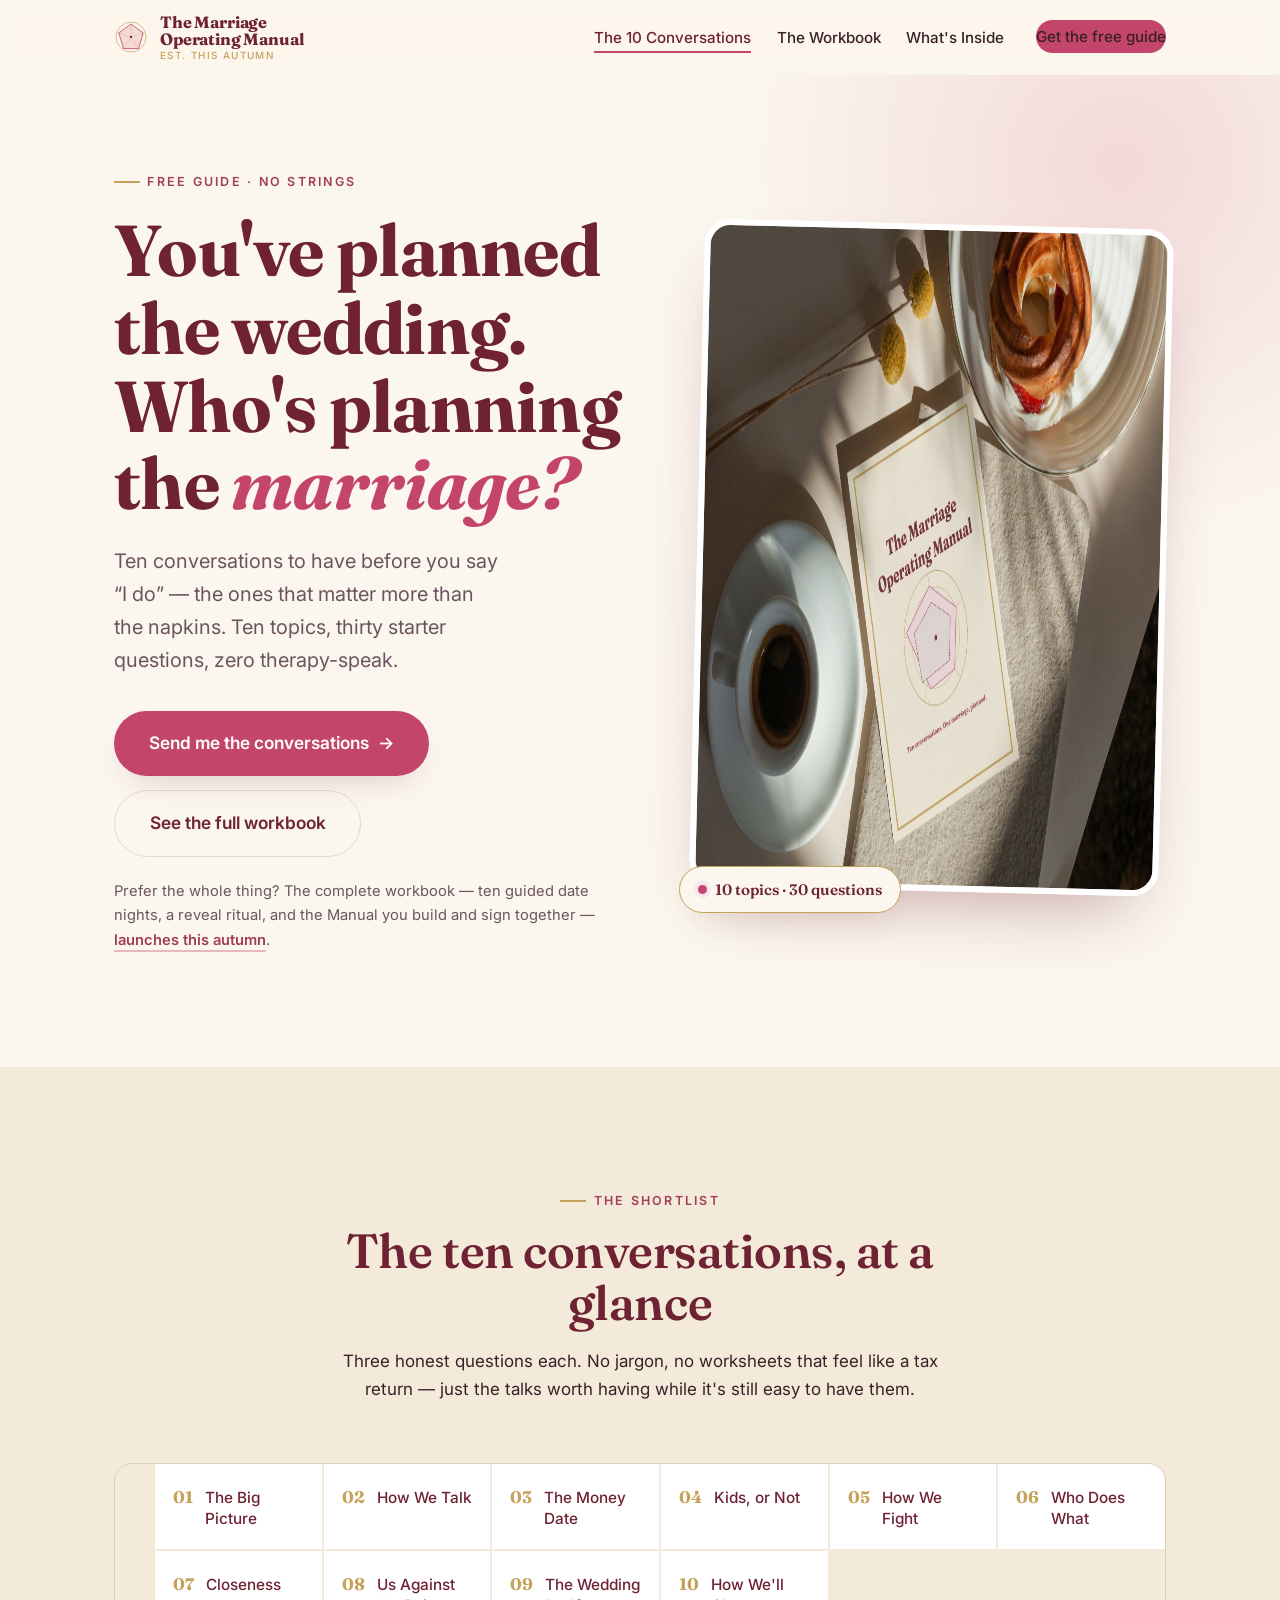
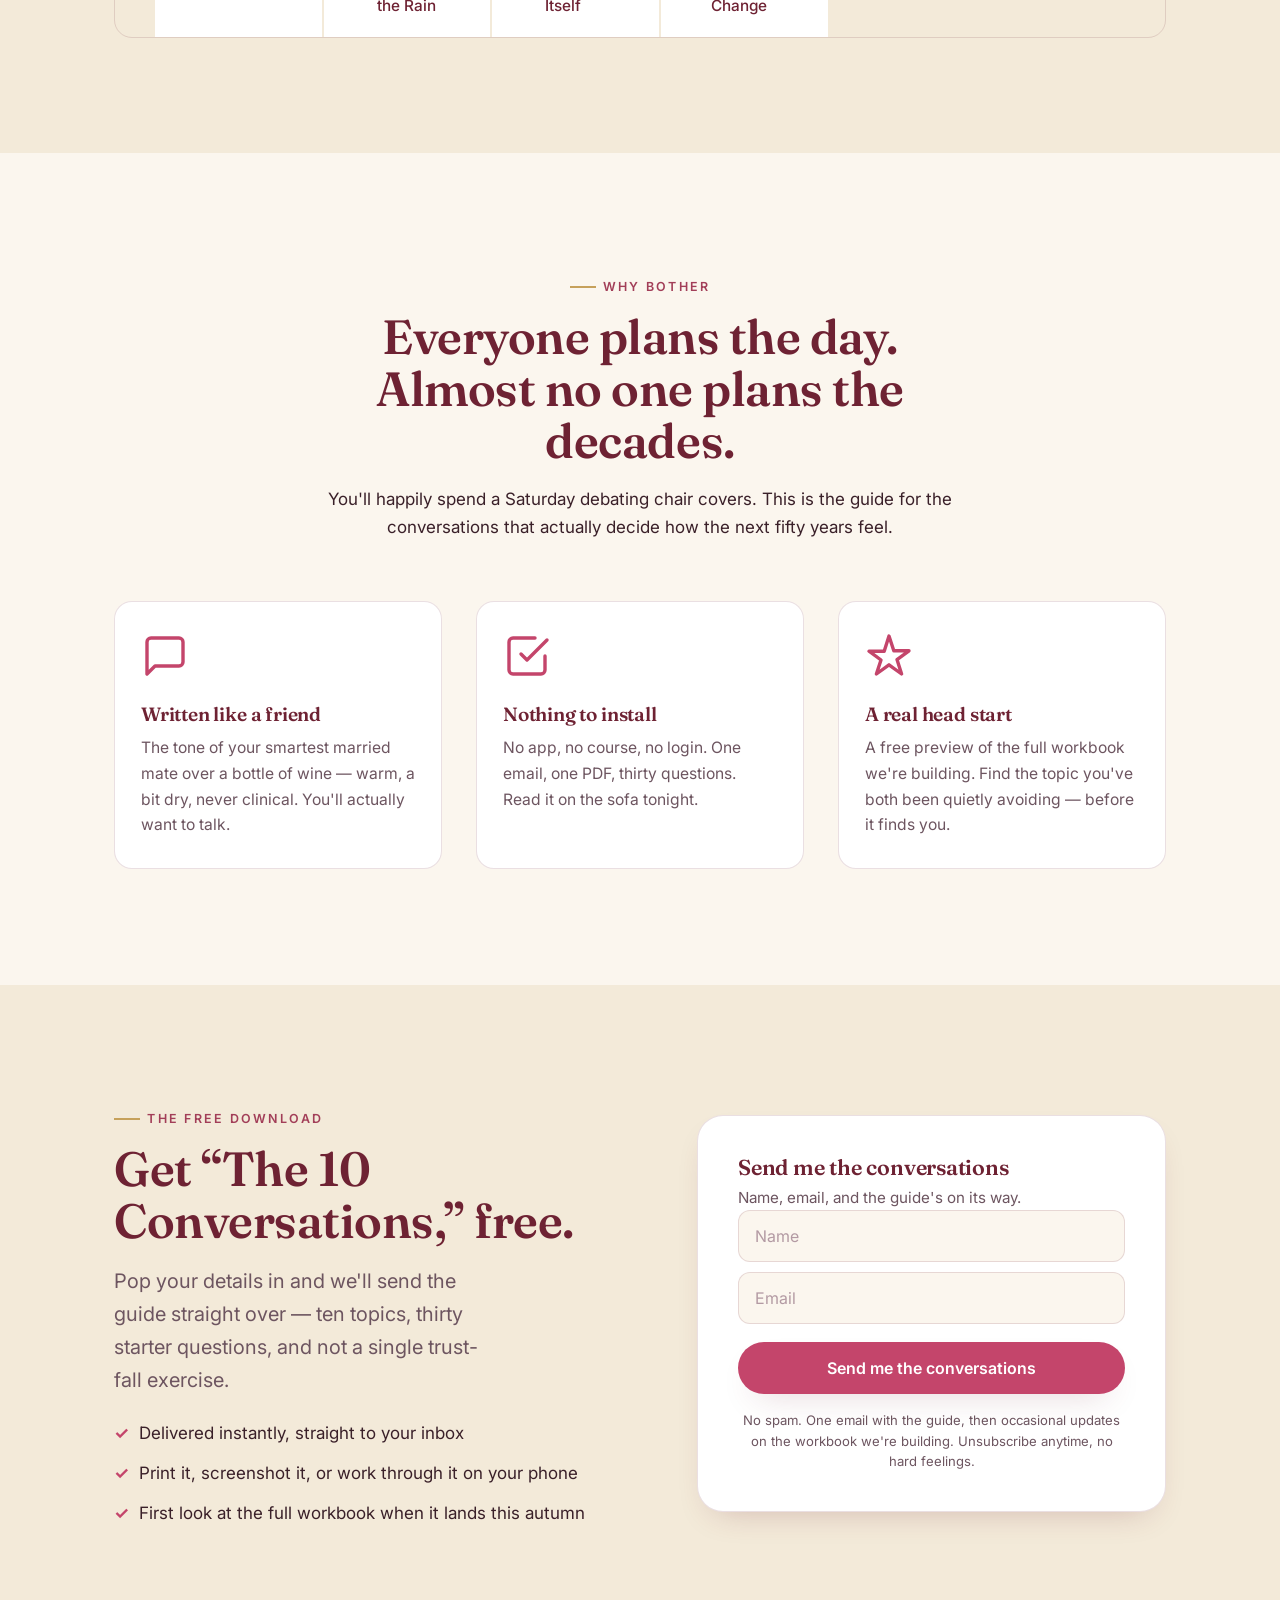
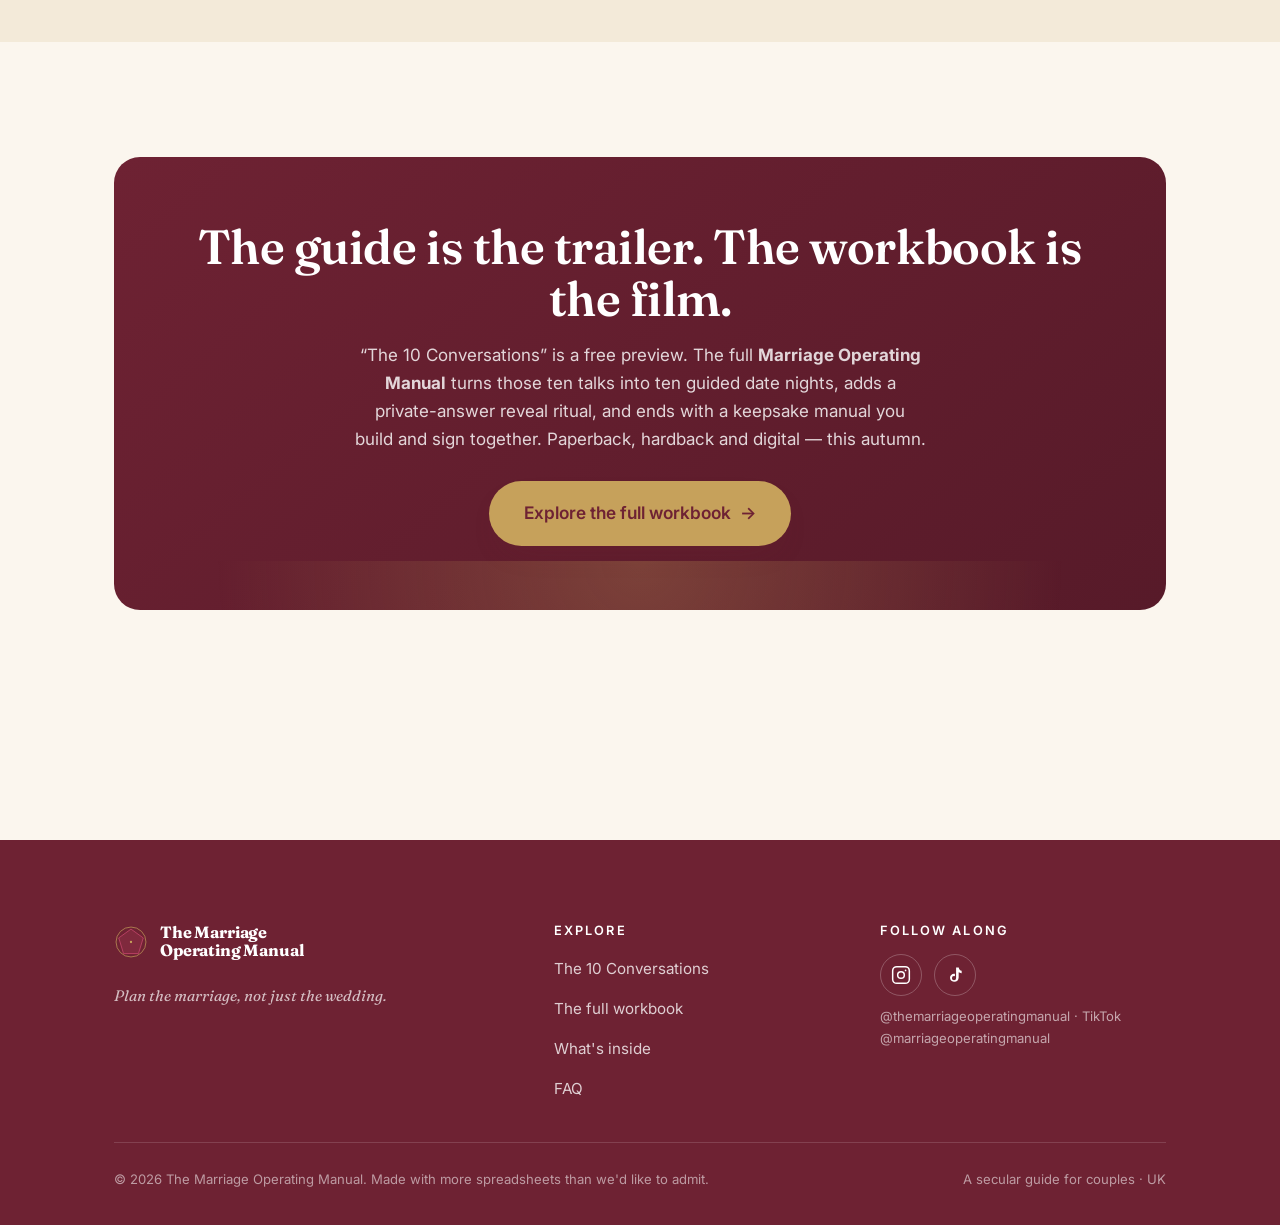
==== index.html @ 700d0873 "Initial commit — The Marriage Operating Manual website Two-page static site (index.html + book.html)" ====
<!DOCTYPE html>
<html lang="en-GB">
<head>
  <meta charset="UTF-8" />
  <meta name="viewport" content="width=device-width, initial-scale=1.0" />
  <title>The 10 Conversations — The Marriage Operating Manual</title>
  <meta name="description" content="You've planned the wedding. Who's planning the marriage? A free guide: 10 conversations to have before you get married — the ones that matter more than the napkins." />

  <!-- Open Graph -->
  <meta property="og:title" content="The 10 Conversations — free guide" />
  <meta property="og:description" content="Ten topics, thirty starter questions, zero therapy-speak. Plan the marriage, not just the wedding." />
  <meta property="og:type" content="website" />
  <meta property="og:image" content="assets/hero.jpg" />

  <!-- Fonts: Fraunces (display) + Inter (body) -->
  <link rel="preconnect" href="https://fonts.googleapis.com" />
  <link rel="preconnect" href="https://fonts.gstatic.com" crossorigin />
  <link href="https://fonts.googleapis.com/css2?family=Fraunces:ital,opsz,wght@0,9..144,400;0,9..144,600;0,9..144,700;1,9..144,400;1,9..144,600&family=Inter:ital,wght@0,400;0,500;0,600;0,700;1,400&display=swap" rel="stylesheet" />

  <link rel="stylesheet" href="styles.css" />
  <link rel="icon" href="assets/motif.png" type="image/png" />
</head>
<body>

  <!-- ============ Shared header ============ -->
  <header class="site-header">
    <nav class="wrap nav" aria-label="Primary">
      <a class="brand" href="index.html" aria-label="The Marriage Operating Manual — home">
        <!-- inline radar brand mark -->
        <svg class="brand-radar" viewBox="0 0 100 100" fill="none" aria-hidden="true">
          <circle cx="50" cy="50" r="44" stroke="#C6A15B" stroke-width="2"/>
          <g stroke="#C6A15B" stroke-width="1.2" opacity="0.6">
            <line x1="50" y1="50" x2="50" y2="6"/>
            <line x1="50" y1="50" x2="91.8" y2="36.4"/>
            <line x1="50" y1="50" x2="75.9" y2="91.2"/>
            <line x1="50" y1="50" x2="24.1" y2="91.2"/>
            <line x1="50" y1="50" x2="8.2" y2="36.4"/>
          </g>
          <polygon points="50,12 86,38 72,84 28,84 14,38" fill="#C4456B" fill-opacity="0.16" stroke="#C4456B" stroke-width="2.4"/>
          <circle cx="50" cy="50" r="3.4" fill="#6E2233"/>
        </svg>
        <span>The Marriage<br>Operating Manual
          <small>Est. this autumn</small>
        </span>
      </a>

      <button class="nav-toggle" aria-label="Menu" aria-expanded="false" aria-controls="primary-menu">
        <span></span><span></span><span></span>
      </button>

      <ul class="nav-links" id="primary-menu">
        <li><a href="index.html" aria-current="page">The 10 Conversations</a></li>
        <li><a href="book.html">The Workbook</a></li>
        <li><a href="book.html#inside">What's Inside</a></li>
        <li><a href="#get-guide" class="btn nav-cta">Get the free guide</a></li>
      </ul>
    </nav>
  </header>

  <main>
    <!-- ============ Hero ============ -->
    <section class="hero">
      <div class="hero-glow" aria-hidden="true"></div>
      <div class="wrap hero-grid">
        <div class="hero-copy">
          <span class="eyebrow reveal">Free guide · no strings</span>
          <h1 class="reveal" data-delay="1">You've planned the wedding.<br>Who's planning the <em style="font-style:italic;color:var(--rose)">marriage?</em></h1>
          <p class="lede reveal" data-delay="2">Ten conversations to have before you say “I do” — the ones that matter more than the napkins. Ten topics, thirty starter questions, zero therapy-speak.</p>
          <div class="hero-actions reveal" data-delay="3">
            <a href="#get-guide" class="btn btn--lg">Send me the conversations <span class="arrow">→</span></a>
            <a href="book.html" class="btn btn--ghost btn--lg">See the full workbook</a>
          </div>
          <p class="hero-note reveal" data-delay="4">Prefer the whole thing? The complete workbook — ten guided date nights, a reveal ritual, and the Manual you build and sign together — <a href="book.html" class="textlink">launches this autumn</a>.</p>
        </div>

        <div class="hero-visual reveal" data-delay="2">
          <img class="hero-photo" src="assets/hero.jpg"
               alt="The Marriage Operating Manual guide resting on a linen table beside a coffee and a pastry"
               width="1000" height="667" loading="eager" />
          <span class="hero-badge"><span class="dot"></span> 10 topics · 30 questions</span>
        </div>
      </div>
    </section>

    <!-- ============ The ten, at a glance ============ -->
    <section class="section section--tint" id="the-ten">
      <div class="wrap">
        <div class="section-head centered reveal">
          <span class="eyebrow centered">The shortlist</span>
          <h2>The ten conversations, at a glance</h2>
          <p>Three honest questions each. No jargon, no worksheets that feel like a tax return — just the talks worth having while it's still easy to have them.</p>
        </div>

        <ul class="ten-strip reveal" data-delay="1">
          <li><span class="n">01</span><span class="t">The Big Picture</span></li>
          <li><span class="n">02</span><span class="t">How We Talk</span></li>
          <li><span class="n">03</span><span class="t">The Money Date</span></li>
          <li><span class="n">04</span><span class="t">Kids, or Not</span></li>
          <li><span class="n">05</span><span class="t">How We Fight</span></li>
          <li><span class="n">06</span><span class="t">Who Does What</span></li>
          <li><span class="n">07</span><span class="t">Closeness</span></li>
          <li><span class="n">08</span><span class="t">Us Against the Rain</span></li>
          <li><span class="n">09</span><span class="t">The Wedding Itself</span></li>
          <li><span class="n">10</span><span class="t">How We'll Change</span></li>
        </ul>
      </div>
    </section>

    <!-- ============ Why this / value row ============ -->
    <section class="section" id="why">
      <div class="wrap">
        <div class="section-head centered reveal">
          <span class="eyebrow centered">Why bother</span>
          <h2>Everyone plans the day. Almost no one plans the decades.</h2>
          <p>You'll happily spend a Saturday debating chair covers. This is the guide for the conversations that actually decide how the next fifty years feel.</p>
        </div>

        <div class="value-row">
          <div class="value-card reveal">
            <svg class="ic" viewBox="0 0 24 24" fill="none" stroke="currentColor" stroke-width="1.7" stroke-linecap="round" stroke-linejoin="round" aria-hidden="true"><path d="M21 15a2 2 0 0 1-2 2H7l-4 4V5a2 2 0 0 1 2-2h14a2 2 0 0 1 2 2z"/></svg>
            <h3>Written like a friend</h3>
            <p>The tone of your smartest married mate over a bottle of wine — warm, a bit dry, never clinical. You'll actually want to talk.</p>
          </div>
          <div class="value-card reveal" data-delay="1">
            <svg class="ic" viewBox="0 0 24 24" fill="none" stroke="currentColor" stroke-width="1.7" stroke-linecap="round" stroke-linejoin="round" aria-hidden="true"><path d="M9 11l3 3L22 4"/><path d="M21 12v7a2 2 0 0 1-2 2H5a2 2 0 0 1-2-2V5a2 2 0 0 1 2-2h11"/></svg>
            <h3>Nothing to install</h3>
            <p>No app, no course, no login. One email, one PDF, thirty questions. Read it on the sofa tonight.</p>
          </div>
          <div class="value-card reveal" data-delay="2">
            <svg class="ic" viewBox="0 0 24 24" fill="none" stroke="currentColor" stroke-width="1.7" stroke-linecap="round" stroke-linejoin="round" aria-hidden="true"><path d="M12 2l2.4 7.4H22l-6 4.4 2.3 7.2-6.3-4.6L5.7 21 8 14 2 9.6h7.6z"/></svg>
            <h3>A real head start</h3>
            <p>A free preview of the full workbook we're building. Find the topic you've both been quietly avoiding — before it finds you.</p>
          </div>
        </div>
      </div>
    </section>

    <!-- ============ Email capture ============ -->
    <section class="section section--tint" id="get-guide">
      <div class="wrap hero-grid">
        <div class="hero-copy">
          <span class="eyebrow reveal">The free download</span>
          <h2 class="reveal" data-delay="1" style="margin-top:14px">Get “The 10 Conversations,” free.</h2>
          <p class="lede reveal" data-delay="2" style="margin-top:18px">Pop your details in and we'll send the guide straight over — ten topics, thirty starter questions, and not a single trust-fall exercise.</p>
          <ul class="reveal" data-delay="3" style="list-style:none;padding:0;margin-top:22px;display:grid;gap:12px">
            <li style="display:flex;gap:10px;align-items:flex-start"><span style="color:var(--rose);font-weight:700">✓</span> Delivered instantly, straight to your inbox</li>
            <li style="display:flex;gap:10px;align-items:flex-start"><span style="color:var(--rose);font-weight:700">✓</span> Print it, screenshot it, or work through it on your phone</li>
            <li style="display:flex;gap:10px;align-items:flex-start"><span style="color:var(--rose);font-weight:700">✓</span> First look at the full workbook when it lands this autumn</li>
          </ul>
        </div>

        <div class="reveal" data-delay="2">
          <div class="capture-card">
            <h3>Send me the conversations</h3>
            <p class="form-sub">Name, email, and the guide's on its way.</p>

            <!-- ============================================================
                 MAILERLITE EMBED — LIVE
                 "The 10 Conversations" lead-magnet form.
                 Account 2500532 · form id 192630443748623998 (mlb2-43616541).
                 MailerLite's own CSS is in the first <style> block below; the
                 brand-matching overrides are in the LAST <style> block (kept
                 last on purpose so they win over MailerLite's inline styles).
                 To swap in a different form later: replace everything between
                 the two "MAILERLITE EMBED" markers with a fresh embed snippet,
                 and leave the "BRAND OVERRIDES" <style> block in place.
                 ============================================================ -->

            <style type="text/css">@import url("https://assets.mlcdn.com/fonts.css?version=1783523");</style>
            <style type="text/css">
            /* LOADER */
            .ml-form-embedSubmitLoad { display: inline-block; width: 20px; height: 20px; }
            .g-recaptcha { transform: scale(1); -webkit-transform: scale(1); transform-origin: 0 0; -webkit-transform-origin: 0 0; }
            .sr-only { position: absolute; width: 1px; height: 1px; padding: 0; margin: -1px; overflow: hidden; clip: rect(0,0,0,0); border: 0; }
            .ml-form-embedSubmitLoad:after {
              content: " "; display: block; width: 11px; height: 11px; margin: 1px;
              border-radius: 50%; border: 4px solid #fff;
              border-color: #ffffff #ffffff #ffffff transparent;
              animation: ml-form-embedSubmitLoad 1.2s linear infinite;
            }
            @keyframes ml-form-embedSubmitLoad { 0% { transform: rotate(0deg); } 100% { transform: rotate(360deg); } }
            #mlb2-43616541.ml-form-embedContainer { box-sizing: border-box; display: table; margin: 0 auto; position: static; width: 100% !important; }
            #mlb2-43616541.ml-form-embedContainer h4,
            #mlb2-43616541.ml-form-embedContainer p,
            #mlb2-43616541.ml-form-embedContainer span,
            #mlb2-43616541.ml-form-embedContainer button { text-transform: none !important; letter-spacing: normal !important; }
            #mlb2-43616541.ml-form-embedContainer .ml-form-embedWrapper {
              background-color: #f6f6f6; border-width: 0px; border-color: transparent; border-radius: 4px;
              border-style: solid; box-sizing: border-box; display: inline-block !important; margin: 0; padding: 0; position: relative;
            }
            #mlb2-43616541.ml-form-embedContainer .ml-form-embedWrapper.embedForm { max-width: 400px; width: 100%; }
            #mlb2-43616541.ml-form-embedContainer .ml-form-align-center { text-align: center; }
            #mlb2-43616541.ml-form-embedContainer .ml-form-embedWrapper .ml-form-embedBody { padding: 20px 20px 0 20px; }
            #mlb2-43616541.ml-form-embedContainer .ml-form-embedWrapper .ml-form-embedBody .ml-form-embedContent { text-align: left; margin: 0 0 20px 0; }
            #mlb2-43616541.ml-form-embedContainer .ml-form-embedWrapper .ml-form-embedBody .ml-form-embedContent h4 {
              color: #000000; font-family: 'Open Sans', Arial, Helvetica, sans-serif; font-size: 30px; font-weight: 400; margin: 0 0 10px 0; text-align: left; word-break: break-word;
            }
            #mlb2-43616541.ml-form-embedContainer .ml-form-embedWrapper .ml-form-embedBody .ml-form-embedContent p {
              color: #000000; font-family: 'Open Sans', Arial, Helvetica, sans-serif; font-size: 14px; font-weight: 400; line-height: 20px; margin: 0 0 10px 0; text-align: left;
            }
            #mlb2-43616541.ml-form-embedContainer .ml-form-embedWrapper .ml-form-embedBody form { margin: 0; width: 100%; }
            #mlb2-43616541.ml-form-embedContainer .ml-form-embedWrapper .ml-form-embedBody .ml-form-formContent { margin: 0 0 20px 0; width: 100%; }
            #mlb2-43616541.ml-form-embedContainer .ml-form-embedWrapper .ml-form-embedBody .ml-form-fieldRow { margin: 0 0 10px 0; width: 100%; }
            #mlb2-43616541.ml-form-embedContainer .ml-form-embedWrapper .ml-form-embedBody .ml-form-fieldRow.ml-last-item { margin: 0; }
            #mlb2-43616541.ml-form-embedContainer .ml-form-embedWrapper .ml-form-embedBody .ml-form-fieldRow input {
              background-color: #ffffff !important; color: #333333 !important; border-color: #cccccc; border-radius: 4px !important; border-style: solid !important; border-width: 1px !important;
              font-family: 'Open Sans', Arial, Helvetica, sans-serif; font-size: 14px !important; height: auto; line-height: 21px !important;
              margin: 0; padding: 10px 10px !important; width: 100% !important; box-sizing: border-box !important; max-width: 100% !important;
            }
            #mlb2-43616541.ml-form-embedContainer .ml-form-embedWrapper .ml-form-embedBody .ml-form-fieldRow input::-webkit-input-placeholder { color: #333333; }
            #mlb2-43616541.ml-form-embedContainer .ml-form-embedWrapper .ml-form-embedBody .ml-form-fieldRow input::-moz-placeholder { color: #333333; }
            #mlb2-43616541.ml-form-embedContainer .ml-form-embedWrapper .ml-form-embedBody .ml-form-embedSubmit { margin: 0 0 20px 0; float: left; width: 100%; }
            #mlb2-43616541.ml-form-embedContainer .ml-form-embedWrapper .ml-form-embedBody .ml-form-embedSubmit button {
              background-color: #000000 !important; border: none !important; border-radius: 4px !important; box-shadow: none !important; color: #ffffff !important; cursor: pointer;
              font-family: 'Open Sans', Arial, Helvetica, sans-serif !important; font-size: 14px !important; font-weight: 700 !important; line-height: 21px !important;
              height: auto; padding: 10px !important; width: 100% !important; box-sizing: border-box !important;
            }
            #mlb2-43616541.ml-form-embedContainer .ml-form-embedWrapper .ml-form-embedBody .ml-form-embedSubmit button.loading { display: none; }
            #mlb2-43616541.ml-form-embedContainer .ml-form-embedWrapper .ml-form-embedBody .ml-form-embedSubmit button:hover { background-color: #333333 !important; }
            #mlb2-43616541.ml-form-embedContainer .ml-form-embedWrapper .ml-form-successBody { padding: 20px 20px 0 20px; }
            #mlb2-43616541.ml-form-embedContainer .ml-form-embedWrapper .ml-form-successBody .ml-form-successContent { text-align: left; margin: 0 0 20px 0; }
            #mlb2-43616541.ml-form-embedContainer .ml-form-embedWrapper .ml-form-successBody .ml-form-successContent h4 {
              color: #000000; font-family: 'Open Sans', Arial, Helvetica, sans-serif; font-size: 30px; font-weight: 400; margin: 0 0 10px 0; text-align: left; word-break: break-word;
            }
            #mlb2-43616541.ml-form-embedContainer .ml-form-embedWrapper .ml-form-successBody .ml-form-successContent p {
              color: #000000; font-family: 'Open Sans', Arial, Helvetica, sans-serif; font-size: 14px; font-weight: 400; line-height: 20px; margin: 0 0 10px 0; text-align: left;
            }
            .ml-error input { border-color: red!important; }
            @media only screen and (max-width: 400px){ .ml-form-embedWrapper.embedForm { width: 100%!important; } }
            </style>

            <div id="mlb2-43616541" class="ml-form-embedContainer ml-subscribe-form ml-subscribe-form-43616541">
              <div class="ml-form-align-center">
                <div class="ml-form-embedWrapper embedForm">
                  <div class="ml-form-embedBody ml-form-embedBodyDefault row-form">
                    <div class="ml-form-embedContent" style="">
                      <h4>Newsletter</h4>
                      <p>Signup for news and special offers!</p>
                    </div>
                    <form class="ml-block-form" action="https://assets.mailerlite.com/jsonp/2500532/forms/192630443748623998/subscribe" data-code="" method="post" target="_blank">
                      <div class="ml-form-formContent">
                        <div class="ml-form-fieldRow">
                          <div class="ml-field-group ml-field-name">
                            <input aria-label="name" type="text" class="form-control" data-inputmask="" name="fields[name]" placeholder="Name" autocomplete="given-name">
                          </div>
                        </div>
                        <div class="ml-form-fieldRow ml-last-item">
                          <div class="ml-field-group ml-field-email ml-validate-email ml-validate-required">
                            <input aria-label="email" aria-required="true" type="email" class="form-control" data-inputmask="" name="fields[email]" placeholder="Email" autocomplete="email">
                          </div>
                        </div>
                      </div>
                      <!-- Honeypot: a decoy field kept off-screen. Real people never
                           see or fill it; spam bots that fill every input get caught
                           and blocked by the guard in script.js. Not a MailerLite field. -->
                      <div class="ml-hp" aria-hidden="true" style="position:absolute;left:-9999px;top:auto;width:1px;height:1px;overflow:hidden;">
                        <label for="ml-hp-website">Leave this field blank</label>
                        <input type="text" id="ml-hp-website" name="ml-website" tabindex="-1" autocomplete="off">
                      </div>
                      <input type="hidden" name="ml-submit" value="1">
                      <div class="ml-form-embedSubmit">
                        <button type="submit" class="primary">Send me the conversations</button>
                        <button disabled="disabled" style="display: none;" type="button" class="loading">
                          <div class="ml-form-embedSubmitLoad"></div>
                          <span class="sr-only">Loading...</span>
                        </button>
                      </div>
                      <input type="hidden" name="anticsrf" value="true">
                    </form>
                  </div>
                  <div class="ml-form-successBody row-success" style="display: none">
                    <div class="ml-form-successContent">
                      <h4>Thank you!</h4>
                      <p>Check your inbox — the guide is on its way.</p>
                    </div>
                  </div>
                </div>
              </div>
            </div>

            <script>
              function ml_webform_success_43616541() {
                var $ = ml_jQuery || jQuery;
                $('.ml-subscribe-form-43616541 .row-success').show();
                $('.ml-subscribe-form-43616541 .row-form').hide();
              }
            </script>
            <script src="https://groot.mailerlite.com/js/w/webforms.min.js?v83147fa8ce2d95cb73ece7f28b469519" type="text/javascript"></script>
            <script>
              fetch("https://assets.mailerlite.com/jsonp/2500532/forms/192630443748623998/takel")
            </script>
            <!-- ===== /MAILERLITE EMBED ===== -->

            <!-- BRAND OVERRIDES — kept last so they beat MailerLite's inline CSS.
                 These reskin the embed to the site palette (cream fields, rose
                 button, Fraunces/Inter type) and hide MailerLite's generic
                 "Signup for news…" header, since the card above already has one. -->
            <style>
              #mlb2-43616541.ml-form-embedContainer .ml-form-embedWrapper { background-color: transparent !important; }
              #mlb2-43616541.ml-form-embedContainer .ml-form-embedWrapper .ml-form-embedBody,
              #mlb2-43616541.ml-form-embedContainer .ml-form-embedWrapper .ml-form-successBody { padding: 0 !important; }
              #mlb2-43616541 .ml-form-embedContent { display: none !important; }
              #mlb2-43616541.ml-form-embedContainer .ml-form-embedWrapper .ml-form-embedBody .ml-form-formContent { margin: 0 !important; }
              #mlb2-43616541.ml-form-embedContainer .ml-form-embedWrapper .ml-form-embedBody .ml-form-fieldRow input {
                background-color: var(--cream) !important;
                color: var(--ink) !important;
                border: 1.5px solid var(--line) !important;
                border-radius: 12px !important;
                font-family: var(--sans) !important;
                font-size: 1rem !important;
                line-height: 1.4 !important;
                padding: 0.85em 1em !important;
                transition: border-color .25s, box-shadow .25s, background .25s;
              }
              #mlb2-43616541.ml-form-embedContainer .ml-form-embedWrapper .ml-form-embedBody .ml-form-fieldRow input::-webkit-input-placeholder { color: #b39aa3 !important; }
              #mlb2-43616541.ml-form-embedContainer .ml-form-embedWrapper .ml-form-embedBody .ml-form-fieldRow input::-moz-placeholder { color: #b39aa3 !important; }
              #mlb2-43616541.ml-form-embedContainer .ml-form-embedWrapper .ml-form-embedBody .ml-form-fieldRow input:focus {
                border-color: var(--rose) !important;
                background: #fff !important;
                box-shadow: 0 0 0 4px var(--rose-tint) !important;
                outline: none !important;
              }
              #mlb2-43616541.ml-form-embedContainer .ml-form-embedWrapper .ml-form-embedBody .ml-form-embedSubmit { margin: 18px 0 0 0 !important; }
              #mlb2-43616541.ml-form-embedContainer .ml-form-embedWrapper .ml-form-embedBody .ml-form-embedSubmit button.primary {
                background-color: var(--rose) !important;
                color: #fff !important;
                border-radius: 999px !important;
                font-family: var(--sans) !important;
                font-size: 1rem !important;
                font-weight: 600 !important;
                line-height: 1.4 !important;
                padding: 0.95em 1.7em !important;
                box-shadow: var(--shadow-md) !important;
                transition: transform .35s var(--ease), box-shadow .35s var(--ease), background .3s var(--ease) !important;
              }
              #mlb2-43616541.ml-form-embedContainer .ml-form-embedWrapper .ml-form-embedBody .ml-form-embedSubmit button.primary:hover {
                background-color: var(--deep-rose) !important;
                transform: translateY(-3px);
                box-shadow: var(--shadow-lg) !important;
              }
              #mlb2-43616541 .ml-form-successContent h4 { font-family: var(--serif) !important; color: var(--wine) !important; font-size: 1.35rem !important; }
              #mlb2-43616541 .ml-form-successContent p { font-family: var(--sans) !important; color: var(--ink-muted) !important; font-size: 1rem !important; }
              #mlb2-43616541 .ml-error input { border-color: var(--deep-rose) !important; }
            </style>
            <!-- /BRAND OVERRIDES -->

            <p class="form-micro">No spam. One email with the guide, then occasional updates on the workbook we're building. Unsubscribe anytime, no hard feelings.</p>
          </div>
        </div>
      </div>
    </section>

    <!-- ============ Bridge to the book ============ -->
    <section class="section" id="workbook-teaser">
      <div class="wrap">
        <div class="launch-band reveal">
          <h2>The guide is the trailer. The workbook is the film.</h2>
          <p>“The 10 Conversations” is a free preview. The full <strong>Marriage Operating Manual</strong> turns those ten talks into ten guided date nights, adds a private-answer reveal ritual, and ends with a keepsake manual you build and sign together. Paperback, hardback and digital — this autumn.</p>
          <a href="book.html" class="btn btn--lg" style="background:var(--gold);color:var(--wine)">Explore the full workbook <span class="arrow">→</span></a>
        </div>
      </div>
    </section>
  </main>

  <!-- ============ Shared footer ============ -->
  <footer class="site-footer">
    <div class="wrap">
      <div class="footer-grid">
        <div class="footer-brand">
          <a class="brand" href="index.html">
            <svg class="brand-radar" viewBox="0 0 100 100" fill="none" aria-hidden="true">
              <circle cx="50" cy="50" r="44" stroke="#C6A15B" stroke-width="2"/>
              <polygon points="50,12 86,38 72,84 28,84 14,38" fill="#C4456B" fill-opacity="0.2" stroke="#C4456B" stroke-width="2.4"/>
              <circle cx="50" cy="50" r="3.4" fill="#C6A15B"/>
            </svg>
            <span>The Marriage<br>Operating Manual</span>
          </a>
          <p class="footer-tagline">Plan the marriage, not just the wedding.</p>
        </div>

        <div class="footer-col">
          <h4>Explore</h4>
          <ul>
            <li><a href="index.html">The 10 Conversations</a></li>
            <li><a href="book.html">The full workbook</a></li>
            <li><a href="book.html#inside">What's inside</a></li>
            <li><a href="book.html#faq">FAQ</a></li>
          </ul>
        </div>

        <div class="footer-col">
          <h4>Follow along</h4>
          <div class="social-links">
            <a href="https://instagram.com/themarriageoperatingmanual" target="_blank" rel="noopener" aria-label="Instagram">
              <svg viewBox="0 0 24 24" fill="none" stroke="currentColor" stroke-width="1.8" stroke-linecap="round" stroke-linejoin="round"><rect x="2" y="2" width="20" height="20" rx="5"/><circle cx="12" cy="12" r="4"/><circle cx="17.5" cy="6.5" r="1" fill="currentColor" stroke="none"/></svg>
            </a>
            <a href="https://tiktok.com/@marriageoperatingmanual" target="_blank" rel="noopener" aria-label="TikTok">
              <svg viewBox="0 0 24 24" fill="currentColor"><path d="M16.5 3c.3 2.1 1.6 3.7 3.5 4v2.8c-1.3.1-2.5-.3-3.6-1v6.1c0 3.2-2.6 5.6-5.7 5.3A5.3 5.3 0 0 1 6 15.1c.2-2.5 2.2-4.5 4.7-4.6.4 0 .8 0 1.2.1v2.9a2.5 2.5 0 0 0-1.2-.2 2.5 2.5 0 1 0 2.6 2.5V3z"/></svg>
            </a>
          </div>
          <p class="footer-handle">@themarriageoperatingmanual · TikTok @marriageoperatingmanual</p>
        </div>
      </div>

      <div class="footer-bottom">
        <span>© <span data-year>2026</span> The Marriage Operating Manual. Made with more spreadsheets than we'd like to admit.</span>
        <span>A secular guide for couples · UK</span>
      </div>
    </div>
  </footer>

  <script src="script.js"></script>
</body>
</html>
---- styles.css ----
/* =============================================================
   The Marriage Operating Manual — shared stylesheet
   Palette, type, layout and components for index.html + book.html
   ============================================================= */

/* ---------- Design tokens ---------- */
:root {
  /* Locked brand palette */
  --cream:      #FBF6EE;
  --cream-deep: #F3EAD9;
  --wine:       #6E2233;
  --rose:       #C4456B;
  --deep-rose:  #A23E58;
  --gold:       #C6A15B;

  /* Derived tints */
  --wine-soft:  #8A3247;
  --ink:        #3A2029;   /* readable body text on cream */
  --ink-muted:  #6d5560;
  --rose-tint:  #f7e6ec;
  --gold-tint:  #f0e4c8;
  --line:       rgba(110, 34, 51, 0.14);

  /* Type */
  --serif: "Fraunces", Georgia, "Times New Roman", serif;
  --sans:  "Inter", -apple-system, BlinkMacSystemFont, "Segoe UI", sans-serif;

  /* Rhythm */
  --maxw: 1180px;
  --gutter: clamp(20px, 5vw, 64px);
  --section-y: clamp(64px, 9vw, 132px);
  --radius: 18px;
  --radius-lg: 26px;

  /* Motion + elevation */
  --ease: cubic-bezier(0.22, 1, 0.36, 1);
  --shadow-sm: 0 2px 10px rgba(110, 34, 51, 0.06);
  --shadow-md: 0 14px 34px -18px rgba(110, 34, 51, 0.30);
  --shadow-lg: 0 34px 70px -30px rgba(110, 34, 51, 0.42);
}

/* ---------- Reset ---------- */
*, *::before, *::after { box-sizing: border-box; }
* { margin: 0; }
html { -webkit-text-size-adjust: 100%; scroll-behavior: smooth; }
@media (prefers-reduced-motion: reduce) {
  html { scroll-behavior: auto; }
}

body {
  font-family: var(--sans);
  color: var(--ink);
  background: var(--cream);
  line-height: 1.65;
  font-size: 1.0625rem;
  -webkit-font-smoothing: antialiased;
  text-rendering: optimizeLegibility;
  overflow-x: hidden;
}

img { max-width: 100%; display: block; }
a { color: var(--rose); text-decoration: none; }
a:hover { color: var(--deep-rose); }
button { font-family: inherit; cursor: pointer; }
:focus-visible { outline: 3px solid var(--rose); outline-offset: 3px; border-radius: 4px; }
::selection { background: var(--rose); color: #fff; }

/* ---------- Typographic scale ---------- */
h1, h2, h3, h4 {
  font-family: var(--serif);
  color: var(--wine);
  font-weight: 600;
  line-height: 1.08;
  letter-spacing: -0.01em;
}
h1 { font-size: clamp(2.5rem, 6.2vw, 4.5rem); font-weight: 700; }
h2 { font-size: clamp(1.9rem, 4vw, 3rem); }
h3 { font-size: clamp(1.25rem, 2vw, 1.6rem); }
p  { color: var(--ink); }

.eyebrow {
  font-family: var(--sans);
  font-weight: 600;
  font-size: 0.78rem;
  letter-spacing: 0.18em;
  text-transform: uppercase;
  color: var(--deep-rose);
  display: inline-flex;
  align-items: center;
  gap: 0.6em;
}
.eyebrow::before {
  content: "";
  width: 26px; height: 2px;
  background: var(--gold);
  display: inline-block;
}
.eyebrow.centered { justify-content: center; }

.lede { font-size: clamp(1.05rem, 1.6vw, 1.25rem); color: var(--ink-muted); }

/* ---------- Layout helpers ---------- */
.wrap { width: 100%; max-width: var(--maxw); margin-inline: auto; padding-inline: var(--gutter); }
.section { padding-block: var(--section-y); position: relative; }
.section--tint { background: var(--cream-deep); }
.section-head { max-width: 640px; margin-bottom: clamp(36px, 5vw, 60px); }
.section-head.centered { margin-inline: auto; text-align: center; }
.section-head h2 { margin-top: 14px; }
.section-head p { margin-top: 18px; }

/* ---------- Buttons ---------- */
.btn {
  --btn-bg: var(--rose);
  --btn-fg: #fff;
  display: inline-flex;
  align-items: center;
  justify-content: center;
  gap: 0.55em;
  font-family: var(--sans);
  font-weight: 600;
  font-size: 1rem;
  padding: 0.95em 1.7em;
  border: none;
  border-radius: 999px;
  background: var(--btn-bg);
  color: var(--btn-fg);
  box-shadow: var(--shadow-md);
  transition: transform .35s var(--ease), box-shadow .35s var(--ease),
              background .3s var(--ease);
  will-change: transform;
}
.btn:hover { transform: translateY(-3px); box-shadow: var(--shadow-lg); background: var(--deep-rose); color:#fff; }
.btn:active { transform: translateY(-1px); }
.btn .arrow { transition: transform .35s var(--ease); }
.btn:hover .arrow { transform: translateX(4px); }

.btn--ghost {
  --btn-bg: transparent;
  --btn-fg: var(--wine);
  box-shadow: none;
  border: 1.5px solid var(--line);
}
.btn--ghost:hover { background: var(--wine); color: #fff; border-color: var(--wine); }

.btn--disabled,
.btn[disabled] {
  --btn-bg: var(--gold-tint);
  --btn-fg: var(--wine);
  cursor: not-allowed;
  box-shadow: none;
  border: 1.5px dashed var(--gold);
  opacity: 1;
}
.btn--disabled:hover,
.btn[disabled]:hover { transform: none; box-shadow: none; background: var(--gold-tint); color: var(--wine); }

.btn--lg { font-size: 1.08rem; padding: 1.05em 2em; }

.textlink {
  color: var(--deep-rose);
  font-weight: 600;
  border-bottom: 2px solid rgba(196, 69, 107, 0.35);
  padding-bottom: 1px;
  transition: border-color .3s, color .3s;
}
.textlink:hover { border-color: var(--rose); color: var(--rose); }

/* ---------- Header / nav ---------- */
.site-header {
  position: sticky;
  top: 0;
  z-index: 100;
  background: rgba(251, 246, 238, 0.72);
  backdrop-filter: saturate(140%) blur(14px);
  -webkit-backdrop-filter: saturate(140%) blur(14px);
  border-bottom: 1px solid transparent;
  transition: border-color .4s, background .4s, box-shadow .4s;
}
.site-header.scrolled {
  border-bottom-color: var(--line);
  box-shadow: 0 6px 24px -20px rgba(110,34,51,.5);
}
.nav {
  display: flex;
  align-items: center;
  justify-content: space-between;
  gap: 20px;
  height: 74px;
}
.brand {
  display: inline-flex;
  align-items: center;
  gap: 12px;
  font-family: var(--serif);
  font-weight: 700;
  color: var(--wine);
  font-size: 1.02rem;
  line-height: 1.05;
  letter-spacing: -0.01em;
}
.brand:hover { color: var(--wine); }
.brand .brand-radar { width: 34px; height: 34px; flex: none; }
.brand small { display:block; font-family: var(--sans); font-weight:500; font-size:.62rem; letter-spacing:.14em; text-transform:uppercase; color: var(--gold); margin-top:2px; }

.nav-links {
  display: flex;
  align-items: center;
  gap: clamp(14px, 2vw, 30px);
  list-style: none;
  padding: 0;
}
.nav-links a {
  color: var(--ink);
  font-weight: 500;
  font-size: 0.95rem;
  position: relative;
  padding: 4px 0;
}
.nav-links a::after {
  content: "";
  position: absolute;
  left: 0; bottom: -2px;
  width: 0; height: 2px;
  background: var(--rose);
  transition: width .3s var(--ease);
}
.nav-links a:hover { color: var(--wine); }
.nav-links a:hover::after,
.nav-links a[aria-current="page"]::after { width: 100%; }
.nav-links a[aria-current="page"] { color: var(--wine); }
.nav-cta { margin-left: 6px; }

.nav-toggle { display: none; }

@media (max-width: 780px) {
  .nav { height: 64px; }
  .nav-toggle {
    display: inline-flex;
    flex-direction: column;
    gap: 5px;
    background: none; border: none;
    padding: 8px;
  }
  .nav-toggle span { width: 24px; height: 2px; background: var(--wine); border-radius: 2px; transition: transform .3s, opacity .3s; }
  .nav-toggle[aria-expanded="true"] span:nth-child(1) { transform: translateY(7px) rotate(45deg); }
  .nav-toggle[aria-expanded="true"] span:nth-child(2) { opacity: 0; }
  .nav-toggle[aria-expanded="true"] span:nth-child(3) { transform: translateY(-7px) rotate(-45deg); }

  .nav-links {
    position: absolute;
    top: 100%; left: 0; right: 0;
    flex-direction: column;
    align-items: stretch;
    gap: 0;
    background: var(--cream);
    border-bottom: 1px solid var(--line);
    padding: 8px var(--gutter) 20px;
    box-shadow: var(--shadow-md);
    clip-path: inset(0 0 100% 0);
    transition: clip-path .4s var(--ease);
    pointer-events: none;
  }
  .nav-links.open { clip-path: inset(0 0 0 0); pointer-events: auto; }
  .nav-links a { padding: 14px 0; border-bottom: 1px solid var(--line); font-size: 1.05rem; }
  .nav-links a::after { display: none; }
  .nav-links li:last-child { padding-top: 14px; }
  .nav-cta { margin: 0; width: 100%; }
}

/* ---------- Scroll reveal ---------- */
.reveal {
  opacity: 0;
  transform: translateY(26px);
  transition: opacity .8s var(--ease), transform .8s var(--ease);
  will-change: opacity, transform;
}
.reveal.in { opacity: 1; transform: none; }
.reveal[data-delay="1"] { transition-delay: .09s; }
.reveal[data-delay="2"] { transition-delay: .18s; }
.reveal[data-delay="3"] { transition-delay: .27s; }
.reveal[data-delay="4"] { transition-delay: .36s; }
.reveal[data-delay="5"] { transition-delay: .45s; }
@media (prefers-reduced-motion: reduce) {
  .reveal { opacity: 1; transform: none; transition: none; }
}

/* =============================================================
   HERO — shared shell, page-specific tweaks below
   ============================================================= */
.hero { position: relative; padding-top: clamp(46px, 7vw, 88px); padding-bottom: var(--section-y); overflow: hidden; }
.hero-glow {
  position: absolute;
  inset: -20% -10% auto auto;
  width: 60vw; height: 60vw; max-width: 720px; max-height: 720px;
  background: radial-gradient(circle at 60% 40%, rgba(196,69,107,.16), transparent 62%);
  pointer-events: none; z-index: 0;
}
.hero-grid {
  position: relative;
  z-index: 1;
  display: grid;
  grid-template-columns: 1.05fr 0.95fr;
  gap: clamp(32px, 5vw, 72px);
  align-items: center;
}
.hero-copy h1 { margin-top: 20px; }
.hero-copy .lede { margin-top: 22px; max-width: 30ch; }
.hero-actions { margin-top: 34px; display: flex; flex-wrap: wrap; gap: 14px; align-items: center; }
.hero-note { margin-top: 22px; font-size: .92rem; color: var(--ink-muted); }
.hero-note a { font-weight: 600; }

/* Landing hero image (lifestyle mockup) */
.hero-visual { position: relative; }
.hero-photo {
  border-radius: var(--radius-lg);
  box-shadow: var(--shadow-lg);
  transform: rotate(1.4deg);
  transition: transform .6s var(--ease);
  border: 6px solid #fff;
}
.hero-visual:hover .hero-photo { transform: rotate(0deg) scale(1.01); }
.hero-badge {
  position: absolute;
  bottom: -22px; left: -18px;
  background: var(--cream);
  border: 1.5px solid var(--gold);
  border-radius: 999px;
  padding: 10px 18px;
  font-family: var(--serif);
  font-weight: 600;
  color: var(--wine);
  font-size: .95rem;
  box-shadow: var(--shadow-md);
  display: inline-flex; align-items: center; gap: 8px;
}
.hero-badge .dot { width: 9px; height: 9px; border-radius: 50%; background: var(--rose); box-shadow: 0 0 0 4px var(--rose-tint); }

@media (max-width: 860px) {
  .hero-grid { grid-template-columns: 1fr; gap: 48px; }
  .hero-copy { text-align: center; }
  .hero-copy .lede { margin-inline: auto; }
  .hero-actions { justify-content: center; }
  .hero-visual { max-width: 460px; margin-inline: auto; }
  .eyebrow { justify-content: center; }
}

/* =============================================================
   PAGE 1 — email capture
   ============================================================= */
.capture-card {
  background: #fff;
  border: 1px solid var(--line);
  border-radius: var(--radius-lg);
  padding: clamp(26px, 4vw, 40px);
  box-shadow: var(--shadow-md);
  transition: transform .4s var(--ease), box-shadow .4s var(--ease);
}
.capture-card:hover { transform: translateY(-4px); box-shadow: var(--shadow-lg); }
.capture-card h3 { font-size: 1.35rem; }
.capture-card .form-sub { margin-top: 6px; color: var(--ink-muted); font-size: .95rem; }

.form-row { display: flex; flex-direction: column; gap: 6px; margin-top: 18px; }
.form-row label { font-weight: 600; font-size: .82rem; letter-spacing: .04em; color: var(--wine); text-transform: uppercase; }
.form-row input {
  font-family: var(--sans);
  font-size: 1rem;
  padding: 0.85em 1em;
  border: 1.5px solid var(--line);
  border-radius: 12px;
  background: var(--cream);
  color: var(--ink);
  transition: border-color .25s, box-shadow .25s, background .25s;
}
.form-row input::placeholder { color: #b39aa3; }
.form-row input:focus {
  outline: none;
  border-color: var(--rose);
  background: #fff;
  box-shadow: 0 0 0 4px var(--rose-tint);
}
.capture-card .btn { width: 100%; margin-top: 22px; }
.form-micro { margin-top: 16px; font-size: .82rem; color: var(--ink-muted); line-height: 1.55; text-align: center; }

/* The commented MailerLite placeholder made visible as a styled slot */
.embed-slot {
  border: 2px dashed var(--gold);
  border-radius: 14px;
  background: var(--gold-tint);
  padding: 20px;
  text-align: center;
  color: var(--wine);
  font-size: .88rem;
}
.embed-slot strong { display:block; font-family: var(--serif); font-size: 1rem; margin-bottom: 4px; }

/* "The ten, in one line" strip */
.ten-strip { display: grid; grid-template-columns: repeat(auto-fit, minmax(150px, 1fr)); gap: 2px; border-radius: var(--radius); overflow: hidden; border: 1px solid var(--line); }
.ten-strip li {
  list-style: none;
  background: #fff;
  padding: 20px 18px;
  display: flex;
  gap: 12px;
  align-items: baseline;
  transition: background .3s;
}
.ten-strip li:hover { background: var(--rose-tint); }
.ten-strip .n { font-family: var(--serif); font-weight: 700; color: var(--gold); font-size: 1.05rem; }
.ten-strip .t { font-weight: 500; color: var(--wine); font-size: .96rem; line-height: 1.35; }

/* "Not therapy-speak" three-up value row */
.value-row { display: grid; grid-template-columns: repeat(3, 1fr); gap: clamp(18px, 3vw, 34px); }
.value-card {
  background: #fff;
  border: 1px solid var(--line);
  border-radius: var(--radius);
  padding: 30px 26px;
  transition: transform .4s var(--ease), box-shadow .4s var(--ease), border-color .4s;
}
.value-card:hover { transform: translateY(-6px); box-shadow: var(--shadow-md); border-color: var(--gold); }
.value-card .ic { width: 48px; height: 48px; margin-bottom: 16px; color: var(--rose); }
.value-card h3 { font-size: 1.2rem; }
.value-card p { margin-top: 10px; color: var(--ink-muted); font-size: .98rem; }
@media (max-width: 720px) { .value-row { grid-template-columns: 1fr; } }

/* =============================================================
   PAGE 2 — full book page
   ============================================================= */
/* Book hero cover */
.cover-visual { perspective: 1600px; display: flex; justify-content: center; }
.cover-shell {
  position: relative;
  transform: rotateY(-14deg) rotateX(3deg);
  transition: transform .7s var(--ease);
  transform-style: preserve-3d;
}
.cover-visual:hover .cover-shell { transform: rotateY(-6deg) rotateX(1deg); }
.cover-img {
  border-radius: 6px 12px 12px 6px;
  box-shadow:
    -14px 0 0 -2px #e7d9be,           /* page block hint */
    var(--shadow-lg);
  border-left: 3px solid var(--gold);
}
.cover-shell::after { /* soft floor shadow */
  content:"";
  position: absolute;
  left: 8%; right: -6%; bottom: -6%;
  height: 42px;
  background: radial-gradient(ellipse at center, rgba(110,34,51,.28), transparent 70%);
  filter: blur(6px);
  transform: rotateX(60deg);
  z-index: -1;
}
.price-pills { display:flex; flex-wrap:wrap; gap:10px; margin-top: 26px; }
.price-pill {
  background: #fff; border:1px solid var(--line); border-radius: 999px;
  padding: 8px 15px; font-size: .9rem; color: var(--wine); font-weight:500;
  display:inline-flex; gap:8px; align-items:center;
}
.price-pill b { font-weight: 700; }
.price-pill .was { text-decoration: line-through; color: var(--ink-muted); font-weight: 400; margin-left: 4px; }

/* What's inside — the ten cards */
.dates-grid { display: grid; grid-template-columns: repeat(2, 1fr); gap: 16px; }
.date-card {
  display: flex;
  gap: 18px;
  background: #fff;
  border: 1px solid var(--line);
  border-radius: var(--radius);
  padding: 22px 24px;
  align-items: flex-start;
  transition: transform .4s var(--ease), box-shadow .4s var(--ease), border-color .4s;
  position: relative;
  overflow: hidden;
}
.date-card::before {
  content:"";
  position:absolute; left:0; top:0; bottom:0; width:4px;
  background: linear-gradient(var(--rose), var(--gold));
  transform: scaleY(0); transform-origin: top;
  transition: transform .45s var(--ease);
}
.date-card:hover { transform: translateY(-5px); box-shadow: var(--shadow-md); border-color: transparent; }
.date-card:hover::before { transform: scaleY(1); }
.date-num {
  flex: none;
  width: 46px; height: 46px;
  border-radius: 12px;
  background: var(--rose-tint);
  color: var(--deep-rose);
  font-family: var(--serif);
  font-weight: 700;
  font-size: 1.2rem;
  display: grid; place-items: center;
  transition: background .35s, color .35s;
}
.date-card:hover .date-num { background: var(--rose); color: #fff; }
.date-card h3 { font-size: 1.12rem; }
.date-card p { margin-top: 4px; color: var(--ink-muted); font-size: .95rem; line-height: 1.5; }

.date-card--capstone {
  grid-column: 1 / -1;
  background: linear-gradient(120deg, var(--wine), var(--deep-rose));
  border: none;
}
.date-card--capstone h3, .date-card--capstone p { color: #fff; }
.date-card--capstone p { color: rgba(255,255,255,.85); }
.date-card--capstone .date-num { background: rgba(255,255,255,.16); color: #fff; }
.date-card--capstone::before { display:none; }
.date-card--capstone:hover { transform: translateY(-5px); box-shadow: var(--shadow-lg); }
.capstone-tag { font-size:.7rem; letter-spacing:.16em; text-transform:uppercase; color: var(--gold); font-weight:700; margin-bottom: 4px; display:block; }
.date-card--capstone .capstone-tag { color: var(--gold); }

@media (max-width: 760px) { .dates-grid { grid-template-columns: 1fr; } }

/* Compass mechanic */
.compass { display: grid; grid-template-columns: 1fr 1fr; gap: clamp(30px, 5vw, 64px); align-items: center; }
.compass-steps { list-style: none; padding: 0; margin-top: 26px; display: grid; gap: 20px; }
.compass-steps li { display: flex; gap: 16px; }
.compass-steps .step-n {
  flex: none; width: 34px; height: 34px; border-radius: 50%;
  border: 2px solid var(--gold); color: var(--wine);
  font-family: var(--serif); font-weight: 700; font-size: .95rem;
  display: grid; place-items: center;
}
.compass-steps h3 { font-size: 1.05rem; }
.compass-steps p { color: var(--ink-muted); font-size: .95rem; margin-top: 2px; }

.compass-viz {
  background: #fff; border: 1px solid var(--line);
  border-radius: var(--radius-lg); padding: clamp(22px, 3vw, 36px);
  box-shadow: var(--shadow-md);
  text-align: center;
}
.compass-viz svg { width: 100%; max-width: 340px; height: auto; margin-inline: auto; }
.dials { display: flex; justify-content: center; gap: 34px; margin-top: 22px; }
.dial { text-align: center; }
.dial svg { width: 92px; height: 92px; }
.dial .dial-label { font-family: var(--serif); color: var(--wine); font-weight: 600; margin-top: 6px; font-size: 1rem; }
.dial .dial-sub { font-size: .78rem; color: var(--ink-muted); }
@media (max-width: 820px) { .compass { grid-template-columns: 1fr; } }

/* Buy / launch band */
.launch-band {
  background: linear-gradient(140deg, var(--wine) 0%, #571a29 100%);
  color: #fff;
  border-radius: var(--radius-lg);
  padding: clamp(34px, 5vw, 64px);
  text-align: center;
  position: relative;
  overflow: hidden;
}
.launch-band::after {
  content:""; position:absolute; inset:auto -10% -60% -10%; height: 320px;
  background: radial-gradient(circle at 50% 0, rgba(198,161,91,.28), transparent 60%);
  pointer-events:none;
}
.launch-band h2 { color: #fff; position: relative; }
.launch-band p { color: rgba(255,255,255,.82); max-width: 52ch; margin: 16px auto 0; position: relative; }
.launch-band .btn { margin-top: 28px; position: relative; }
.launch-price { display:flex; justify-content:center; gap:26px; flex-wrap:wrap; margin-top: 30px; position: relative; }
.launch-price .lp { text-align:center; }
.launch-price .lp .amt { font-family: var(--serif); font-size: 1.6rem; font-weight: 700; color:#fff; display:block; }
.launch-price .lp .amt .was { font-size: 1rem; text-decoration: line-through; color: rgba(255,255,255,.55); font-weight:400; margin-left:6px; }
.launch-price .lp small { color: var(--gold); letter-spacing: .08em; text-transform: uppercase; font-size:.72rem; font-weight:600; }

/* Testimonials */
.tcarousel { position: relative; }
.ttrack {
  display: flex;
  gap: 20px;
  overflow-x: auto;
  scroll-snap-type: x mandatory;
  padding: 6px 2px 22px;
  scrollbar-width: none;
  -webkit-overflow-scrolling: touch;
}
.ttrack::-webkit-scrollbar { display: none; }
.tcard {
  scroll-snap-align: start;
  flex: 0 0 min(380px, 82vw);
  background: #fff;
  border: 1px solid var(--line);
  border-radius: var(--radius);
  padding: 30px 28px;
  display: flex; flex-direction: column;
  transition: transform .4s var(--ease), box-shadow .4s var(--ease);
}
.tcard:hover { transform: translateY(-5px); box-shadow: var(--shadow-md); }
.tcard .quote-mark { font-family: var(--serif); font-size: 3rem; line-height: .6; color: var(--gold); height: 26px; }
.tcard blockquote { font-family: var(--serif); font-size: 1.15rem; color: var(--wine); line-height: 1.5; margin-top: 8px; }
.tcard .stars { color: var(--gold); letter-spacing: 2px; margin-top: 16px; font-size: .95rem; }
.tcard cite { margin-top: 12px; font-style: normal; font-weight: 600; color: var(--ink); font-size: .92rem; }
.tcard cite span { display:block; font-weight: 400; color: var(--ink-muted); font-size: .82rem; }
.placeholder-note {
  margin-top: 20px; text-align: center; font-size: .85rem; color: var(--ink-muted);
  display:flex; align-items:center; justify-content:center; gap:8px;
}
.placeholder-note .pin { color: var(--gold); }
.tnav { display: flex; gap: 10px; justify-content: center; margin-top: 18px; }
.tnav button {
  width: 44px; height: 44px; border-radius: 50%;
  border: 1.5px solid var(--line); background: #fff; color: var(--wine);
  display: grid; place-items: center;
  transition: background .3s, color .3s, transform .3s, border-color .3s;
}
.tnav button:hover { background: var(--wine); color: #fff; border-color: var(--wine); transform: translateY(-2px); }

/* FAQ accordion */
.faq { max-width: 780px; margin-inline: auto; }
.faq-item { border-bottom: 1px solid var(--line); }
.faq-item:first-child { border-top: 1px solid var(--line); }
.faq-q {
  width: 100%; text-align: left; background: none; border: none;
  padding: 24px 44px 24px 4px;
  font-family: var(--serif); font-size: clamp(1.05rem, 1.6vw, 1.25rem); font-weight: 600; color: var(--wine);
  position: relative; line-height: 1.3;
}
.faq-q .plus {
  position: absolute; right: 6px; top: 50%; transform: translateY(-50%);
  width: 26px; height: 26px; flex:none;
}
.faq-q .plus::before, .faq-q .plus::after {
  content:""; position: absolute; background: var(--rose); border-radius: 2px;
  transition: transform .35s var(--ease), opacity .35s;
}
.faq-q .plus::before { left: 0; right: 0; top: 12px; height: 2px; }
.faq-q .plus::after  { top: 0; bottom: 0; left: 12px; width: 2px; }
.faq-item.open .faq-q .plus::after { transform: rotate(90deg); opacity: 0; }
.faq-a { overflow: hidden; max-height: 0; transition: max-height .4s var(--ease); }
.faq-a-inner { padding: 0 44px 24px 4px; color: var(--ink-muted); }
.faq-item.open .faq-q { color: var(--rose); }

/* =============================================================
   Footer (shared)
   ============================================================= */
.site-footer {
  background: var(--wine);
  color: rgba(255,255,255,.82);
  padding-block: clamp(48px, 7vw, 84px) 34px;
  margin-top: var(--section-y);
}
.footer-grid {
  display: grid;
  grid-template-columns: 1.4fr 1fr 1fr;
  gap: 40px;
  padding-bottom: 40px;
  border-bottom: 1px solid rgba(255,255,255,.14);
}
.footer-brand .brand { color: #fff; }
.footer-brand .brand small { color: var(--gold); }
.footer-brand p { color: rgba(255,255,255,.7); margin-top: 16px; max-width: 34ch; font-size: .95rem; }
.footer-tagline { font-family: var(--serif); font-style: italic; color: var(--gold); margin-top: 16px; font-size: 1.05rem; }
.footer-col h4 { color: #fff; font-family: var(--sans); font-size: .8rem; letter-spacing: .16em; text-transform: uppercase; margin-bottom: 16px; }
.footer-col ul { list-style: none; padding: 0; display: grid; gap: 12px; }
.footer-col a { color: rgba(255,255,255,.78); font-size: .95rem; }
.footer-col a:hover { color: #fff; }
.social-links { display: flex; gap: 12px; margin-top: 4px; }
.social-links a {
  width: 42px; height: 42px; border-radius: 50%;
  border: 1px solid rgba(255,255,255,.24);
  display: grid; place-items: center; color: #fff;
  transition: background .3s, transform .3s, border-color .3s;
}
.social-links a:hover { background: var(--rose); border-color: var(--rose); transform: translateY(-3px); }
.social-links svg { width: 20px; height: 20px; }
.footer-handle { font-size: .82rem; color: rgba(255,255,255,.6); margin-top: 10px; }
.footer-bottom {
  display: flex; justify-content: space-between; flex-wrap: wrap; gap: 12px;
  padding-top: 26px; font-size: .82rem; color: rgba(255,255,255,.55);
}
.footer-bottom a { color: rgba(255,255,255,.7); }

@media (max-width: 720px) {
  .footer-grid { grid-template-columns: 1fr; gap: 32px; }
}

/* Radar draw-on animation (used in hero + brand mark) */
.radar-draw path, .radar-draw circle, .radar-draw line, .radar-draw polygon {
  stroke-dasharray: var(--len, 400);
  stroke-dashoffset: var(--len, 400);
  transition: stroke-dashoffset 1.6s var(--ease);
}
.radar-draw.in path, .radar-draw.in circle, .radar-draw.in line, .radar-draw.in polygon {
  stroke-dashoffset: 0;
}
.radar-draw polygon.fill { transition: stroke-dashoffset 1.6s var(--ease), fill-opacity 1s ease .8s; fill-opacity: 0; }
.radar-draw.in polygon.fill { fill-opacity: 0.16; }
@media (prefers-reduced-motion: reduce) {
  .radar-draw path, .radar-draw circle, .radar-draw line, .radar-draw polygon { stroke-dashoffset: 0; }
  .radar-draw polygon.fill { fill-opacity: 0.16; }
}
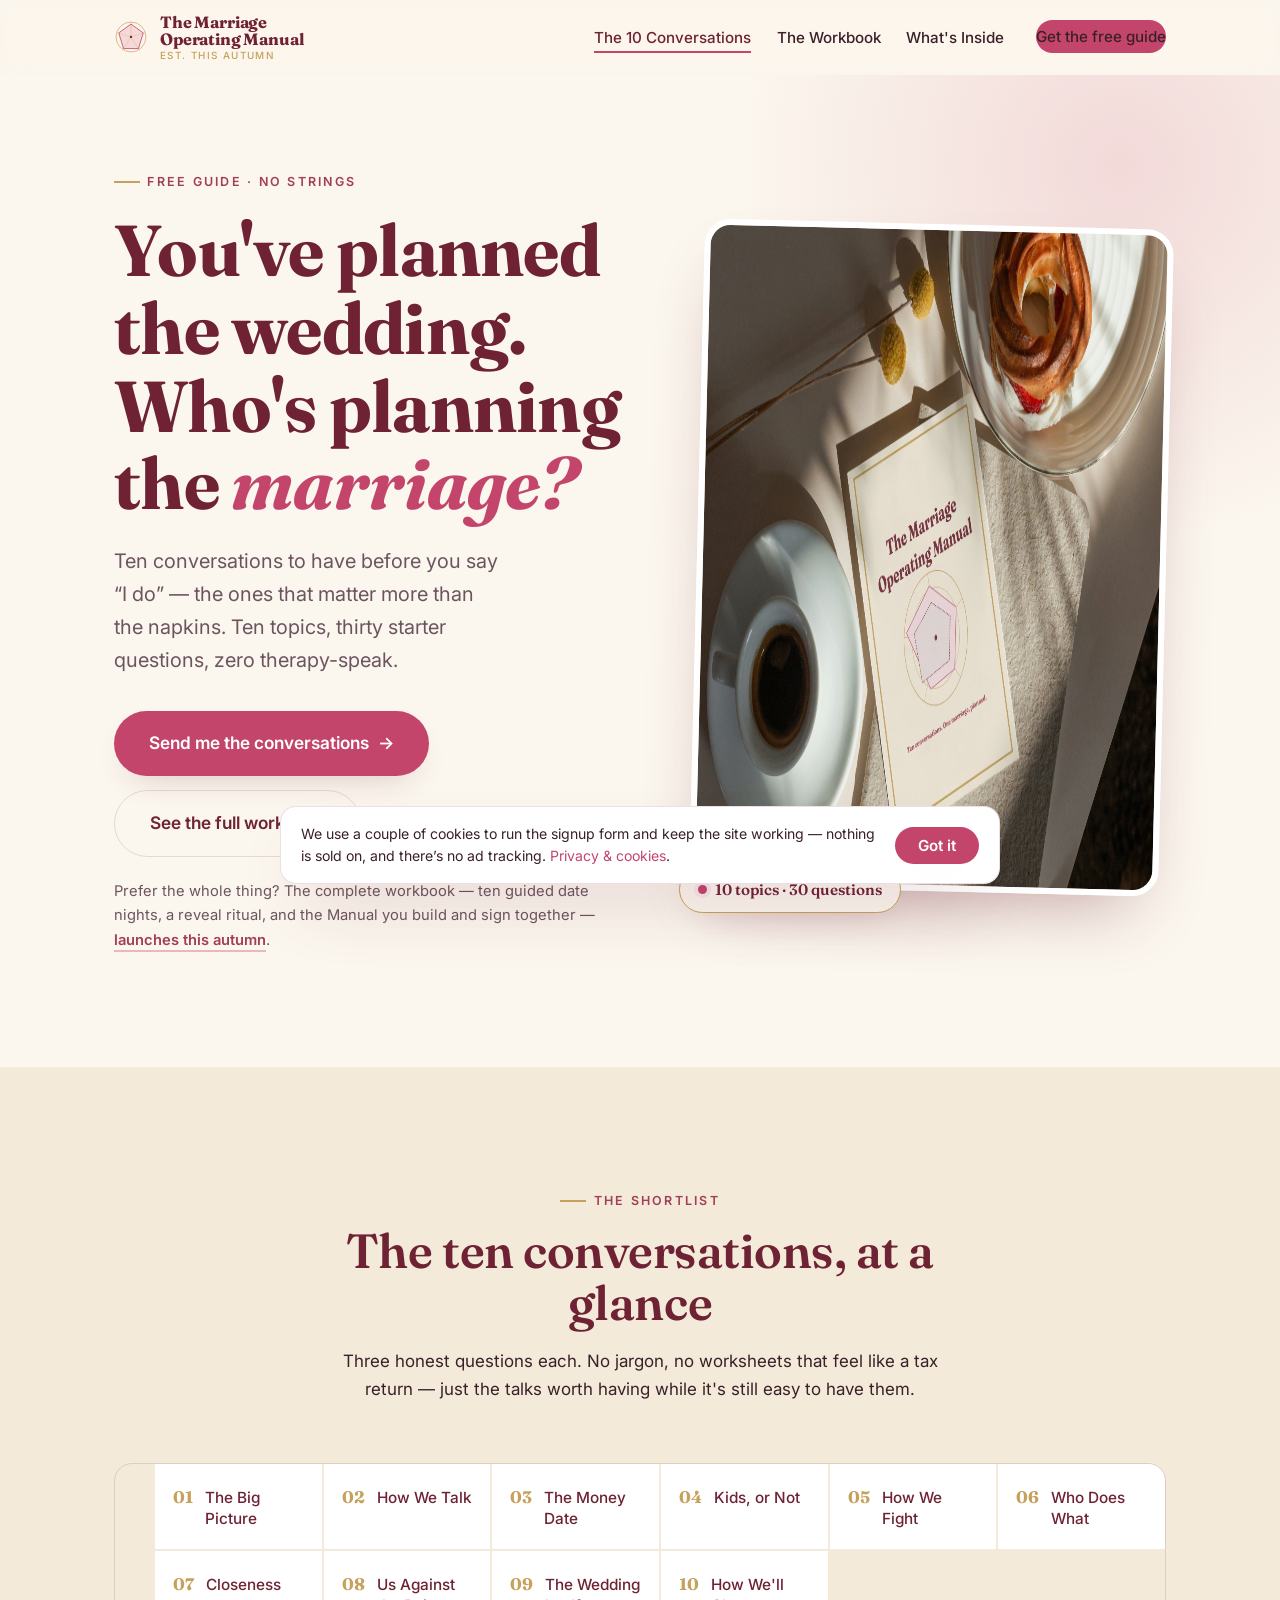
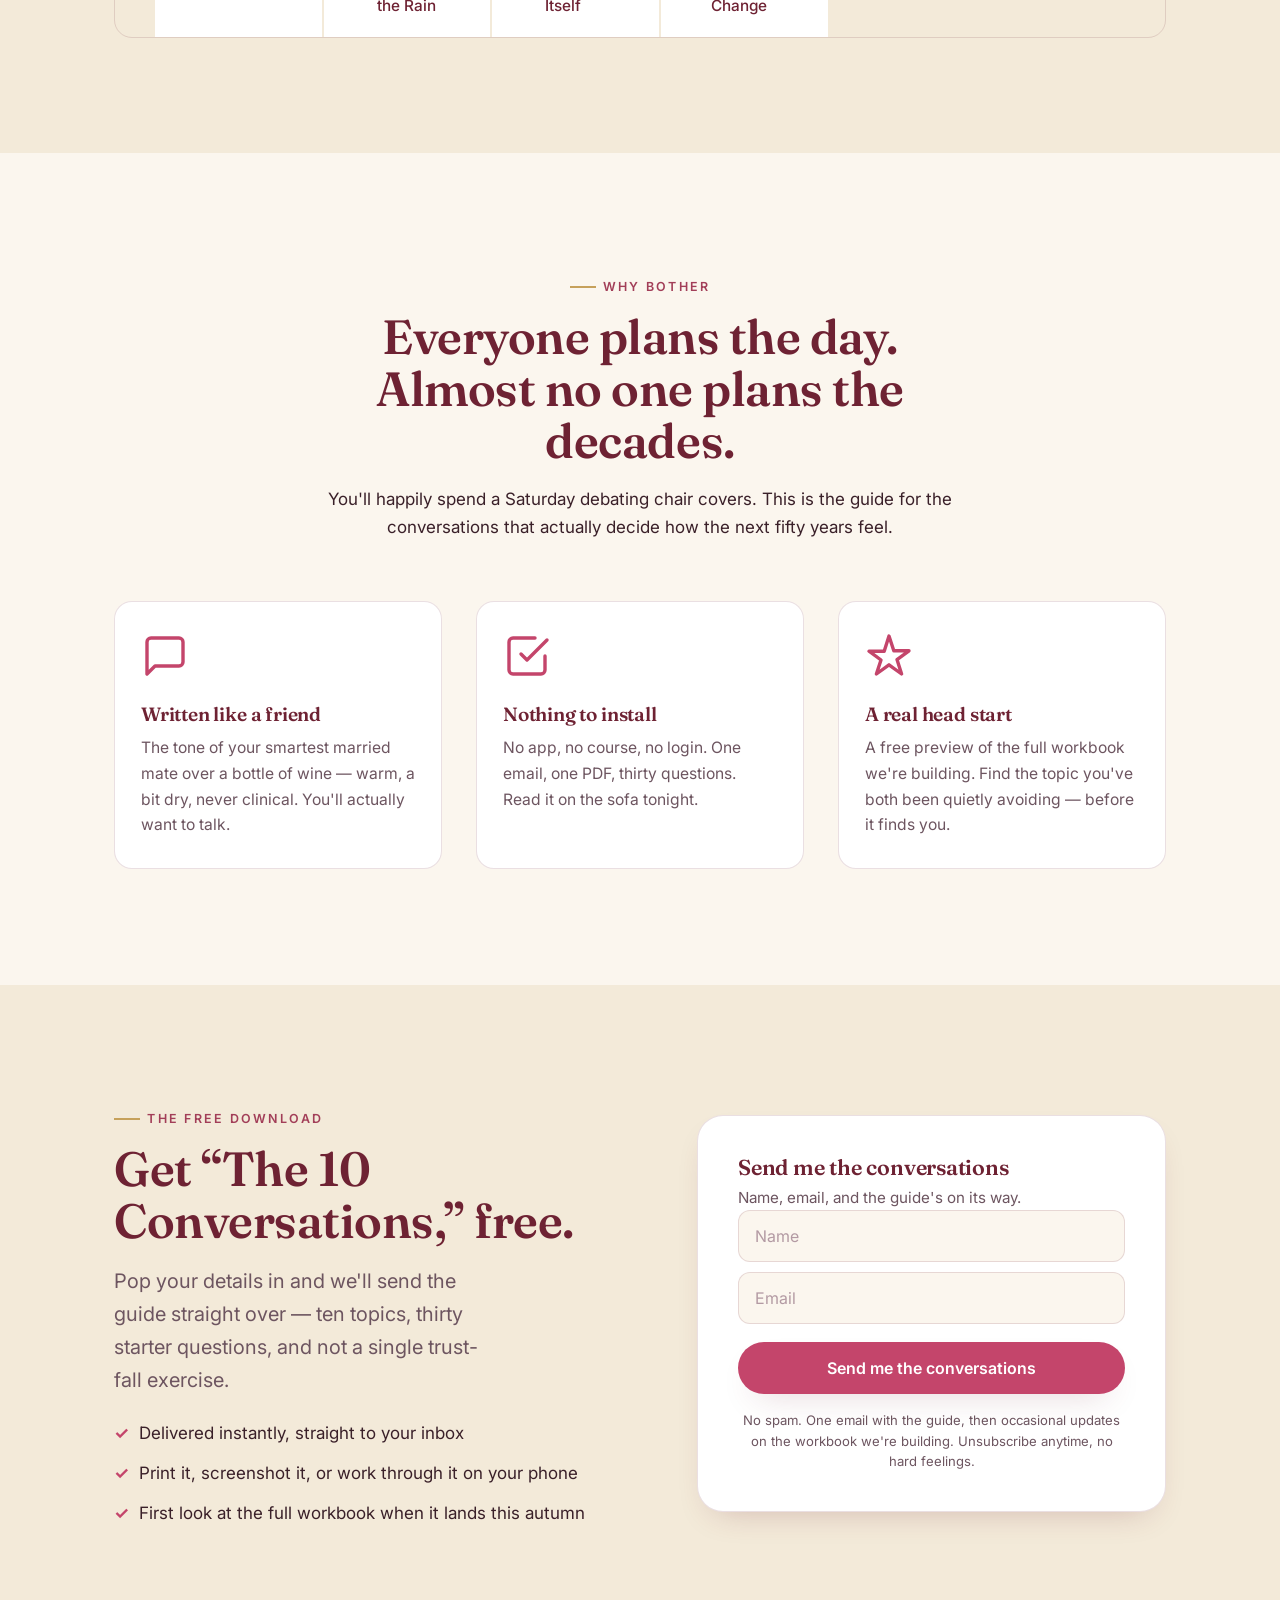
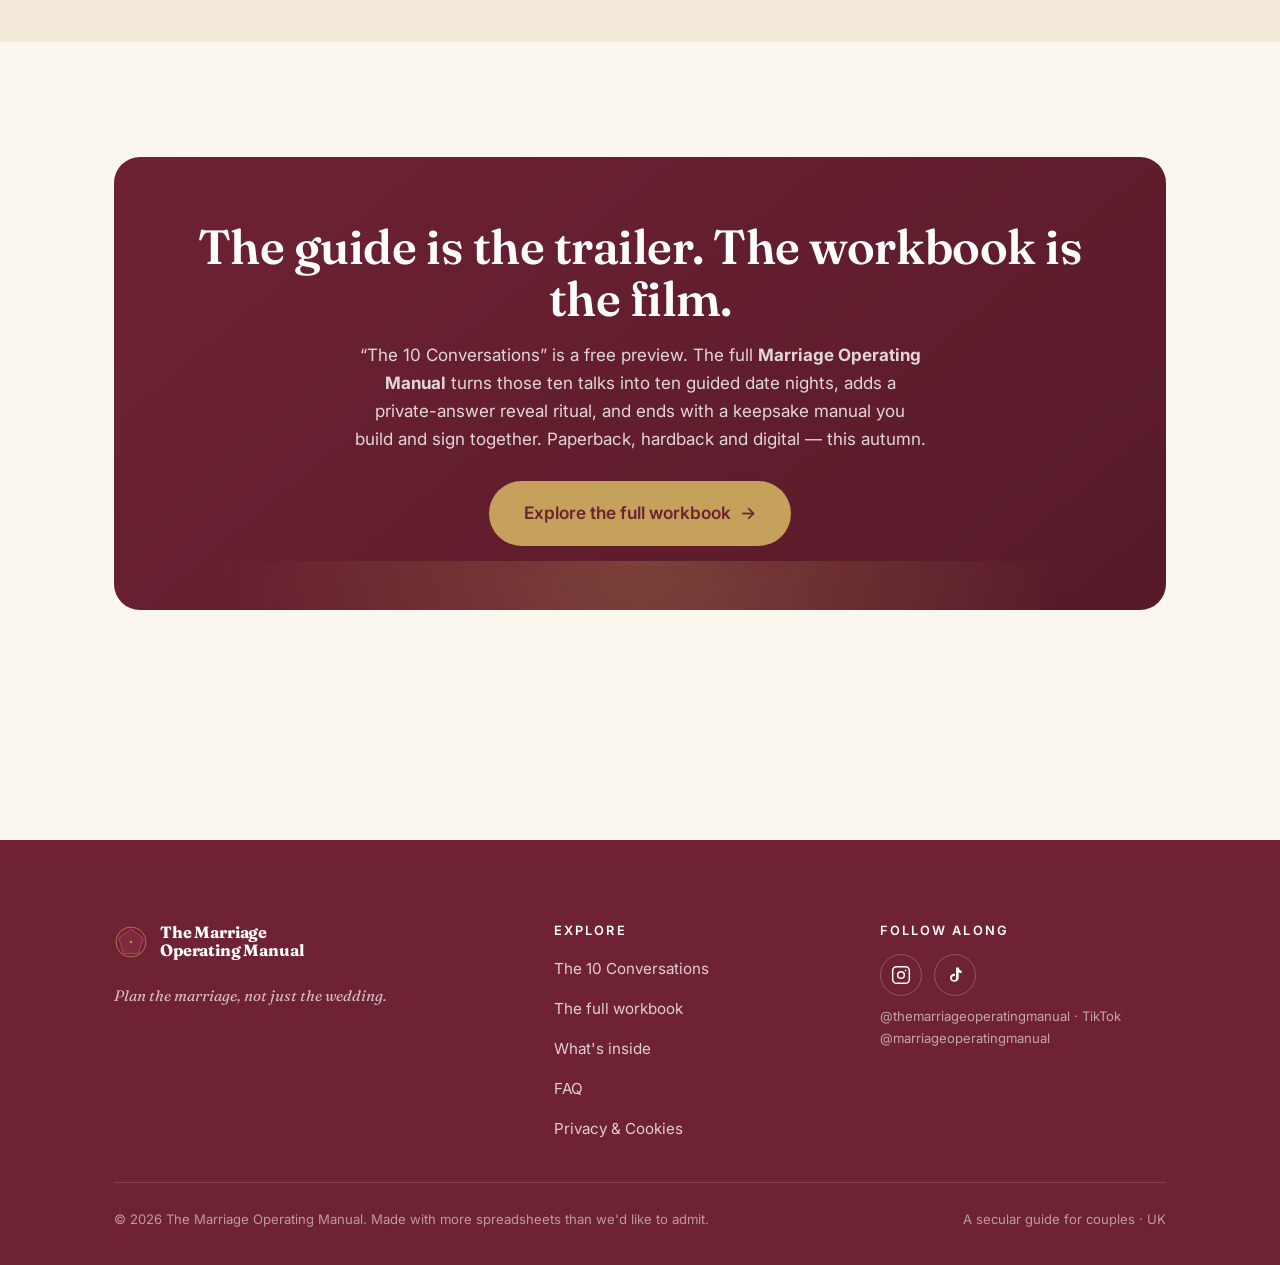
==== commit d1bdd630: "Add Privacy & Cookie Policy page, cookie notice, and footer links - New privacy.html (GDPR-appropria" ====
--- a/index.html
+++ b/index.html
@@ -240,8 +240,8 @@
                     <form class="ml-block-form" action="https://assets.mailerlite.com/jsonp/2500532/forms/192630443748623998/subscribe" data-code="" method="post" target="_blank">
                       <div class="ml-form-formContent">
                         <div class="ml-form-fieldRow">
-                          <div class="ml-field-group ml-field-name">
-                            <input aria-label="name" type="text" class="form-control" data-inputmask="" name="fields[name]" placeholder="Name" autocomplete="given-name">
+                          <div class="ml-field-group ml-field-name ml-validate-required">
+                            <input aria-label="name" aria-required="true" required type="text" class="form-control" data-inputmask="" name="fields[name]" placeholder="Name" autocomplete="given-name">
                           </div>
                         </div>
                         <div class="ml-form-fieldRow ml-last-item">
@@ -385,6 +385,7 @@
             <li><a href="book.html">The full workbook</a></li>
             <li><a href="book.html#inside">What's inside</a></li>
             <li><a href="book.html#faq">FAQ</a></li>
+            <li><a href="privacy.html">Privacy &amp; Cookies</a></li>
           </ul>
         </div>
 
--- a/styles.css
+++ b/styles.css
@@ -677,6 +677,55 @@
   .footer-grid { grid-template-columns: 1fr; gap: 32px; }
 }
 
+/* ---------- Legal pages (privacy / cookies) ---------- */
+.legal { max-width: 780px; margin-inline: auto; }
+.legal h1 { font-size: clamp(2rem, 4vw, 2.8rem); }
+.legal .updated { color: var(--ink-muted); font-size: .9rem; margin-top: 8px; }
+.legal > p { margin-top: 16px; color: var(--ink); line-height: 1.75; }
+.legal h2 { font-size: clamp(1.25rem, 2vw, 1.5rem); margin-top: 42px; }
+.legal h3 { font-size: 1.1rem; margin-top: 26px; color: var(--deep-rose); }
+.legal ul { margin: 14px 0 14px 22px; display: grid; gap: 10px; }
+.legal li { color: var(--ink); line-height: 1.7; }
+.legal a { font-weight: 500; }
+.legal .callout {
+  background: var(--cream-deep);
+  border: 1px solid var(--line);
+  border-radius: 14px;
+  padding: 18px 22px;
+  margin-top: 34px;
+  color: var(--ink);
+}
+
+/* ---------- Cookie notice ---------- */
+.cookie-banner {
+  position: fixed;
+  left: 16px; right: 16px; bottom: 16px;
+  max-width: 720px;
+  margin-inline: auto;
+  z-index: 200;
+  background: #fff;
+  border: 1px solid var(--line);
+  border-radius: 16px;
+  box-shadow: var(--shadow-lg);
+  padding: 16px 20px;
+  display: flex;
+  align-items: center;
+  gap: 18px;
+  flex-wrap: wrap;
+  justify-content: space-between;
+  transform: translateY(160%);
+  opacity: 0;
+  transition: transform .5s var(--ease), opacity .5s var(--ease);
+}
+.cookie-banner.in { transform: none; opacity: 1; }
+.cookie-banner p { flex: 1 1 320px; margin: 0; font-size: .88rem; line-height: 1.55; color: var(--ink); }
+.cookie-banner .cookie-actions { flex: 0 0 auto; }
+.cookie-banner .btn { padding: .6em 1.5em; font-size: .95rem; }
+@media (max-width: 520px) {
+  .cookie-banner { flex-direction: column; align-items: stretch; text-align: center; }
+  .cookie-banner .btn { width: 100%; }
+}
+
 /* Radar draw-on animation (used in hero + brand mark) */
 .radar-draw path, .radar-draw circle, .radar-draw line, .radar-draw polygon {
   stroke-dasharray: var(--len, 400);
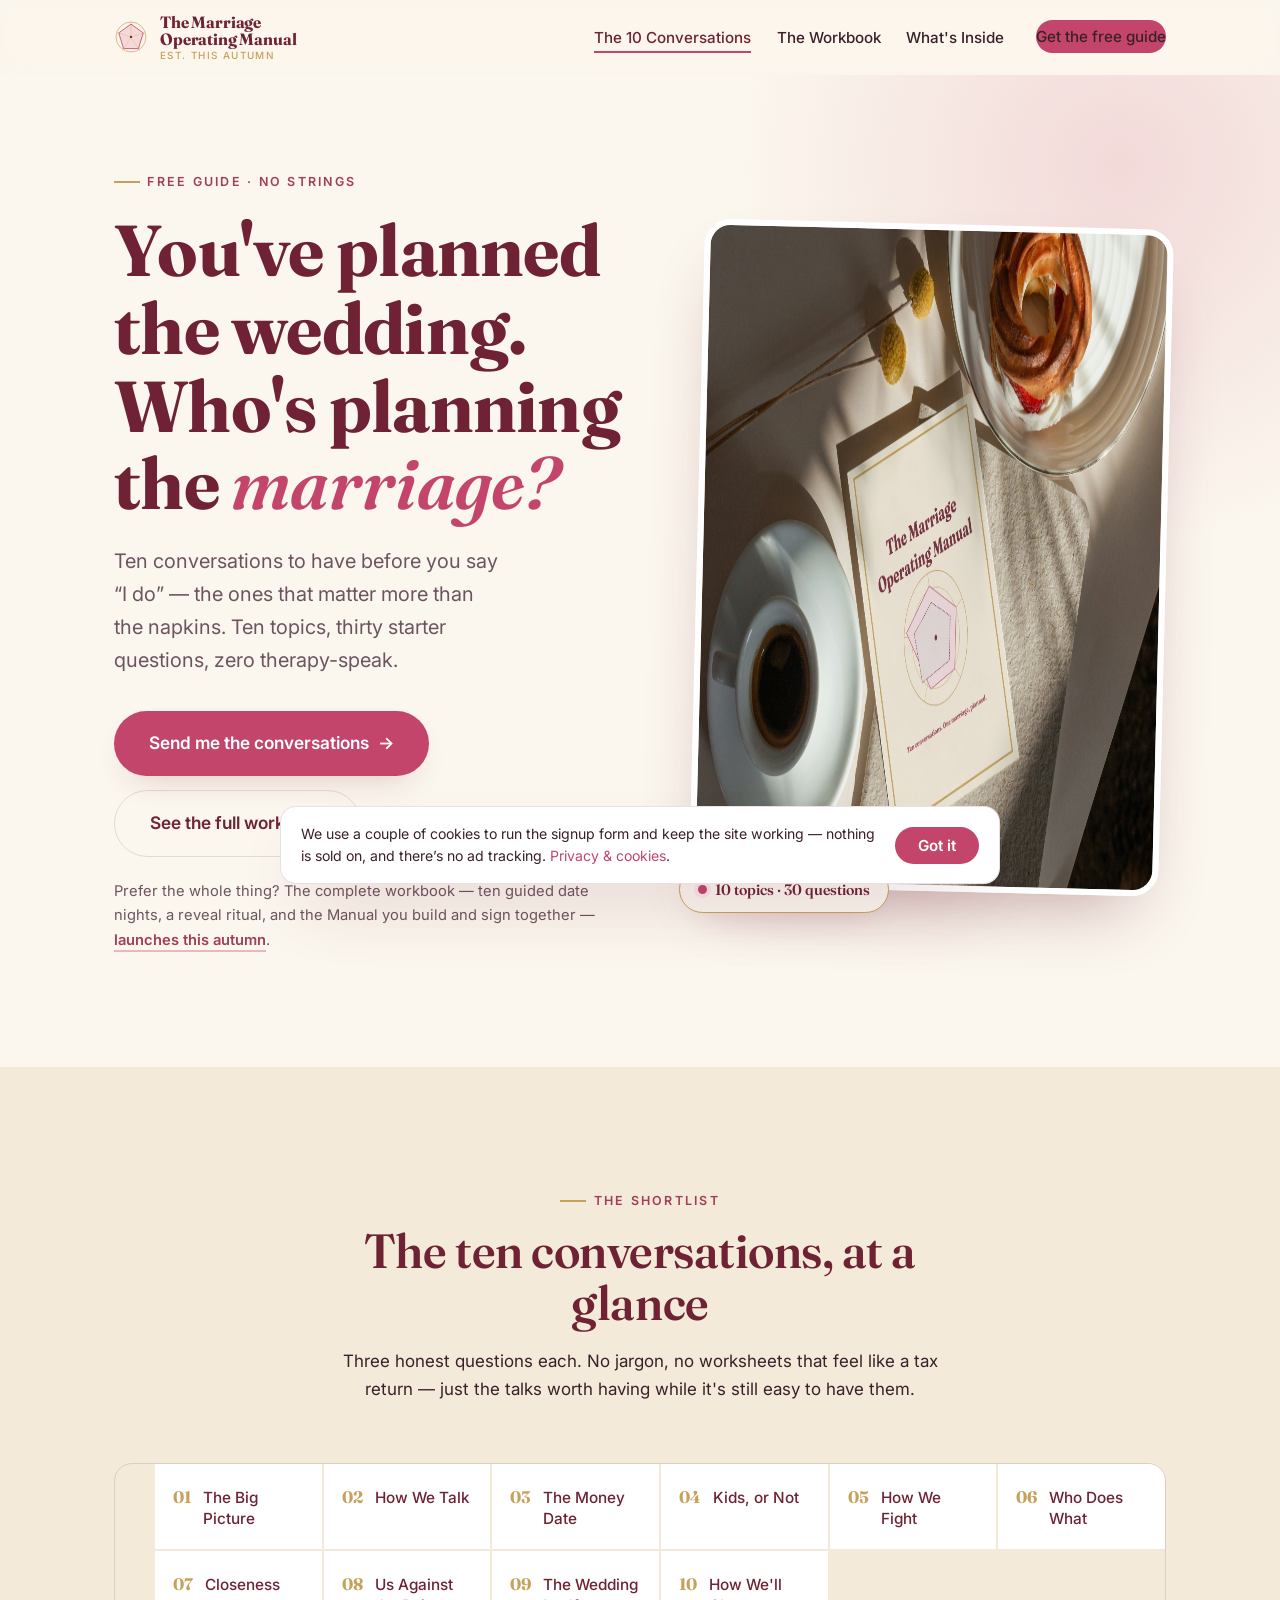
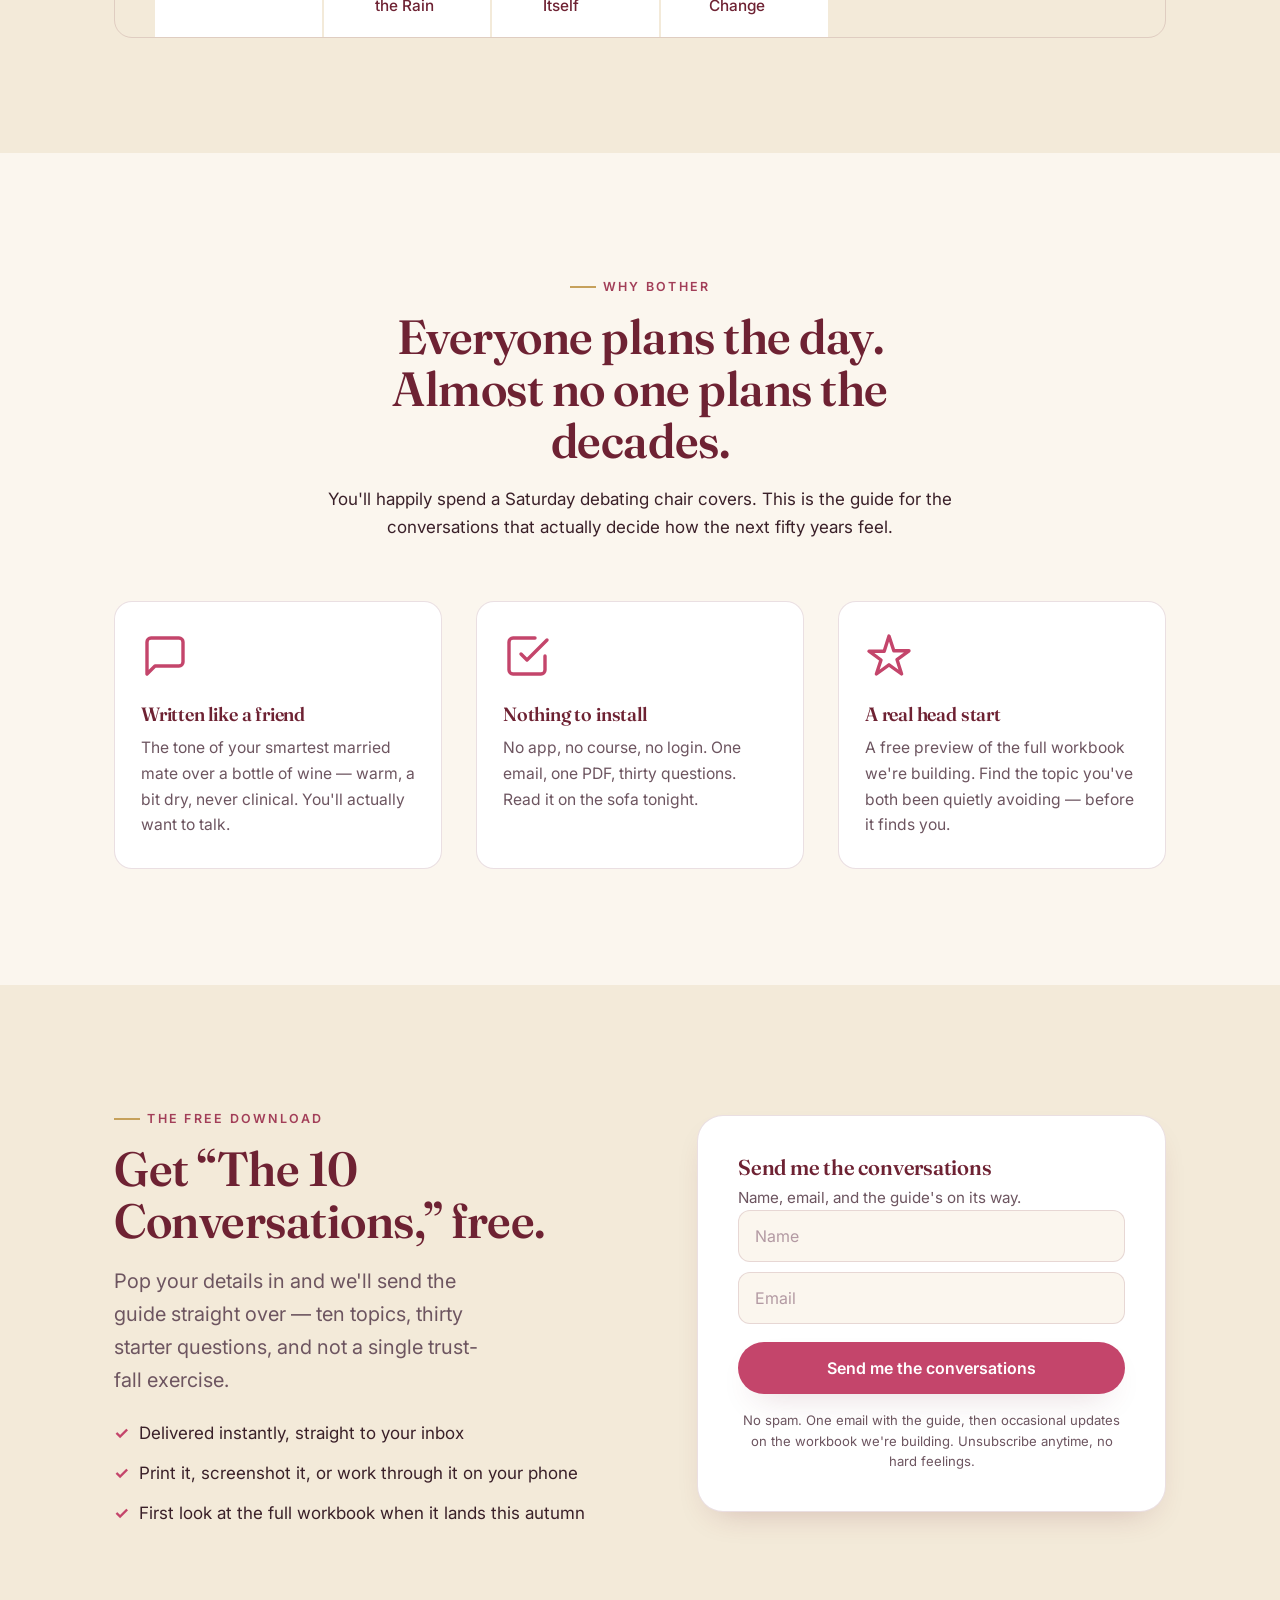
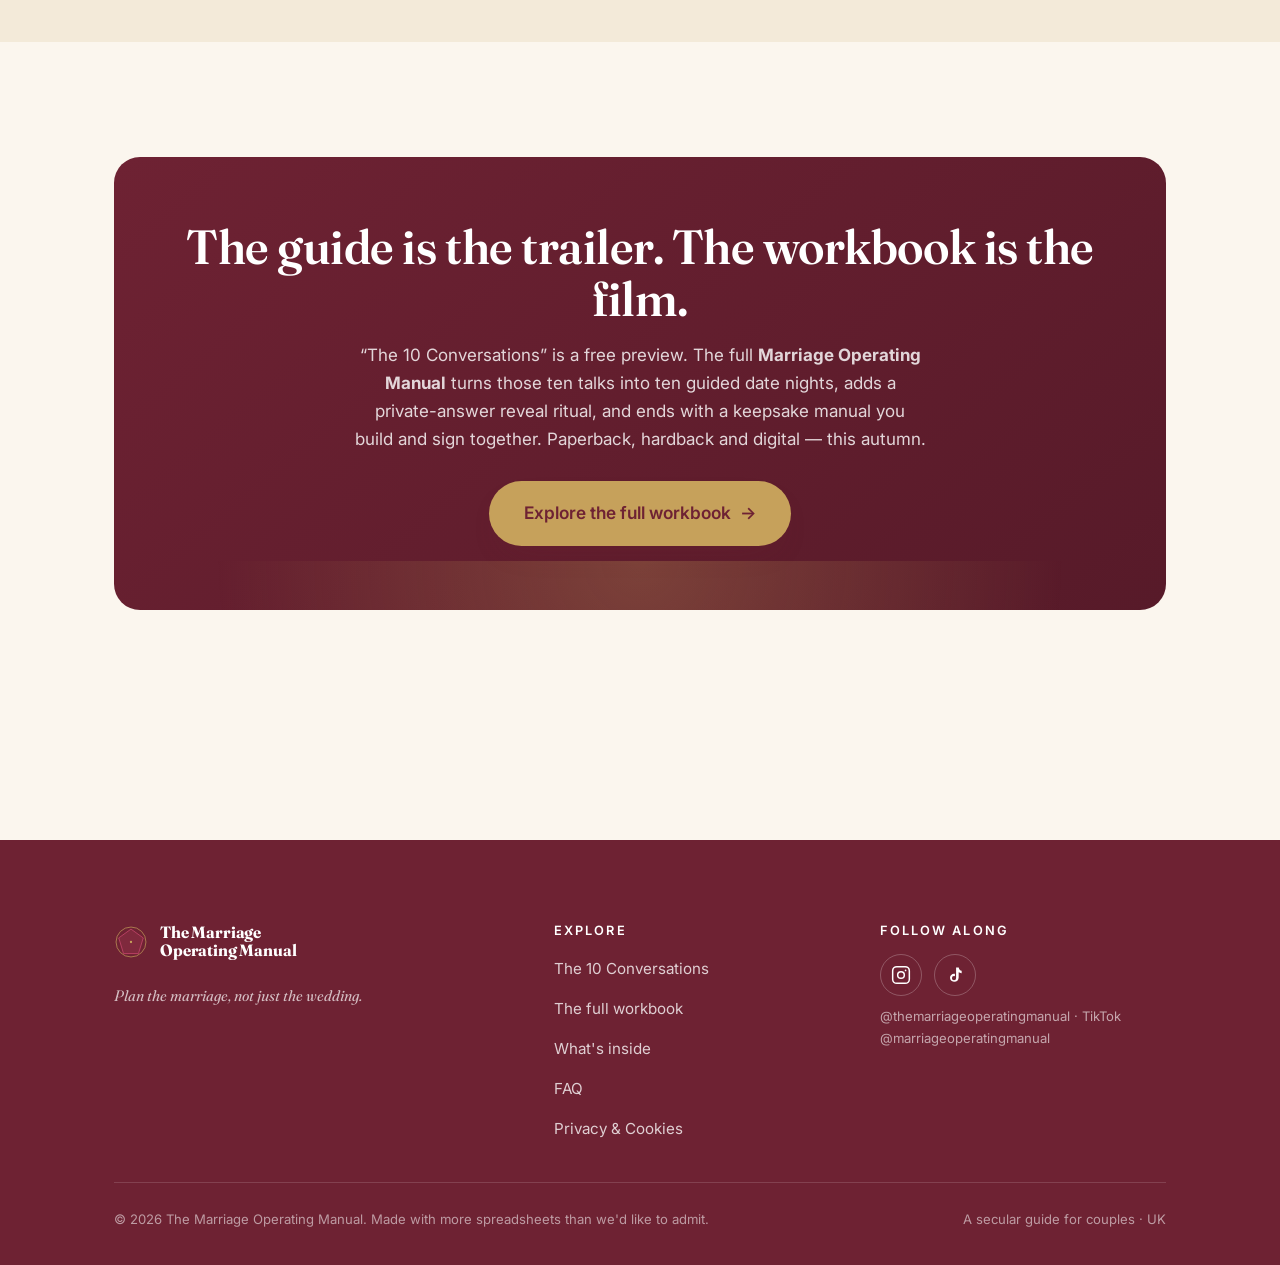
==== commit d4019811: "Self-host fonts; remove all third-party font calls - Fraunces + Inter served locally from assets/fon" ====
--- a/index.html
+++ b/index.html
@@ -12,11 +12,7 @@
   <meta property="og:type" content="website" />
   <meta property="og:image" content="assets/hero.jpg" />
 
-  <!-- Fonts: Fraunces (display) + Inter (body) -->
-  <link rel="preconnect" href="https://fonts.googleapis.com" />
-  <link rel="preconnect" href="https://fonts.gstatic.com" crossorigin />
-  <link href="https://fonts.googleapis.com/css2?family=Fraunces:ital,opsz,wght@0,9..144,400;0,9..144,600;0,9..144,700;1,9..144,400;1,9..144,600&family=Inter:ital,wght@0,400;0,500;0,600;0,700;1,400&display=swap" rel="stylesheet" />
-
+  <!-- Fonts (Fraunces + Inter) are self-hosted via @font-face in styles.css — no third-party font calls -->
   <link rel="stylesheet" href="styles.css" />
   <link rel="icon" href="assets/motif.png" type="image/png" />
 </head>
@@ -166,7 +162,7 @@
                  and leave the "BRAND OVERRIDES" <style> block in place.
                  ============================================================ -->
 
-            <style type="text/css">@import url("https://assets.mlcdn.com/fonts.css?version=1783523");</style>
+            <!-- (MailerLite's Google-hosted font @import removed — the form uses the site's self-hosted Inter via the brand overrides below) -->
             <style type="text/css">
             /* LOADER */
             .ml-form-embedSubmitLoad { display: inline-block; width: 20px; height: 20px; }
--- a/styles.css
+++ b/styles.css
@@ -2,6 +2,20 @@
    The Marriage Operating Manual — shared stylesheet
    Palette, type, layout and components for index.html + book.html
    ============================================================= */
+
+/* ---------- Self-hosted fonts (no third-party font calls) ----------
+   Fraunces (display) + Inter (body), served from /assets/fonts so no
+   visitor data is sent to Google. font-display: swap keeps text visible
+   while the fonts load. Inter roman uses the variable font (one file
+   covers weights 400–700); everything else is a static weight. */
+@font-face { font-family:'Fraunces'; font-style:normal; font-weight:400; font-display:swap; src:url('assets/fonts/fraunces-400.ttf') format('truetype'); }
+@font-face { font-family:'Fraunces'; font-style:normal; font-weight:600; font-display:swap; src:url('assets/fonts/fraunces-600.ttf') format('truetype'); }
+@font-face { font-family:'Fraunces'; font-style:normal; font-weight:700; font-display:swap; src:url('assets/fonts/fraunces-700.ttf') format('truetype'); }
+@font-face { font-family:'Fraunces'; font-style:italic; font-weight:400; font-display:swap; src:url('assets/fonts/fraunces-400-italic.ttf') format('truetype'); }
+@font-face { font-family:'Fraunces'; font-style:italic; font-weight:600; font-display:swap; src:url('assets/fonts/fraunces-600-italic.ttf') format('truetype'); }
+@font-face { font-family:'Inter'; font-style:normal; font-weight:100 900; font-display:swap; src:url('assets/fonts/inter-variable.ttf') format('truetype'); }
+@font-face { font-family:'Inter'; font-style:italic; font-weight:400; font-display:swap; src:url('assets/fonts/inter-400-italic.ttf') format('truetype'); }
+
 
 /* ---------- Design tokens ---------- */
 :root {
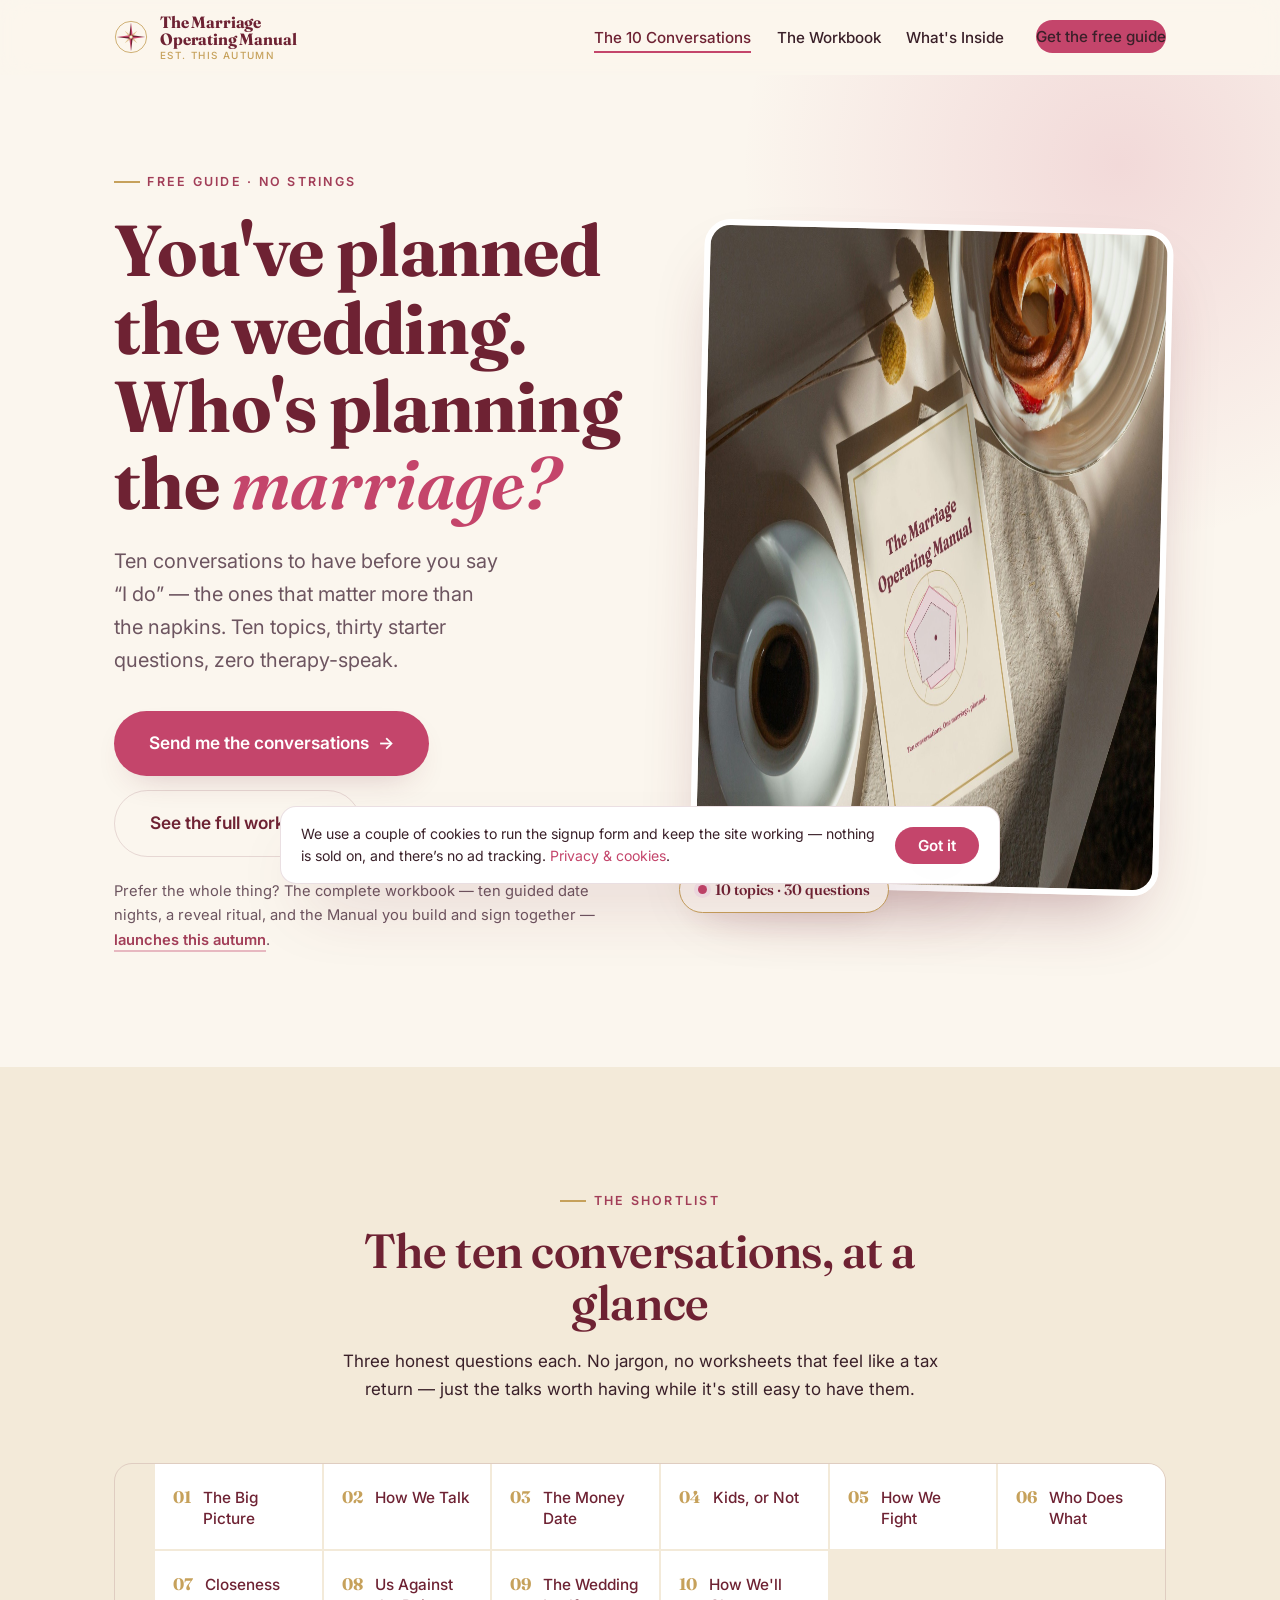
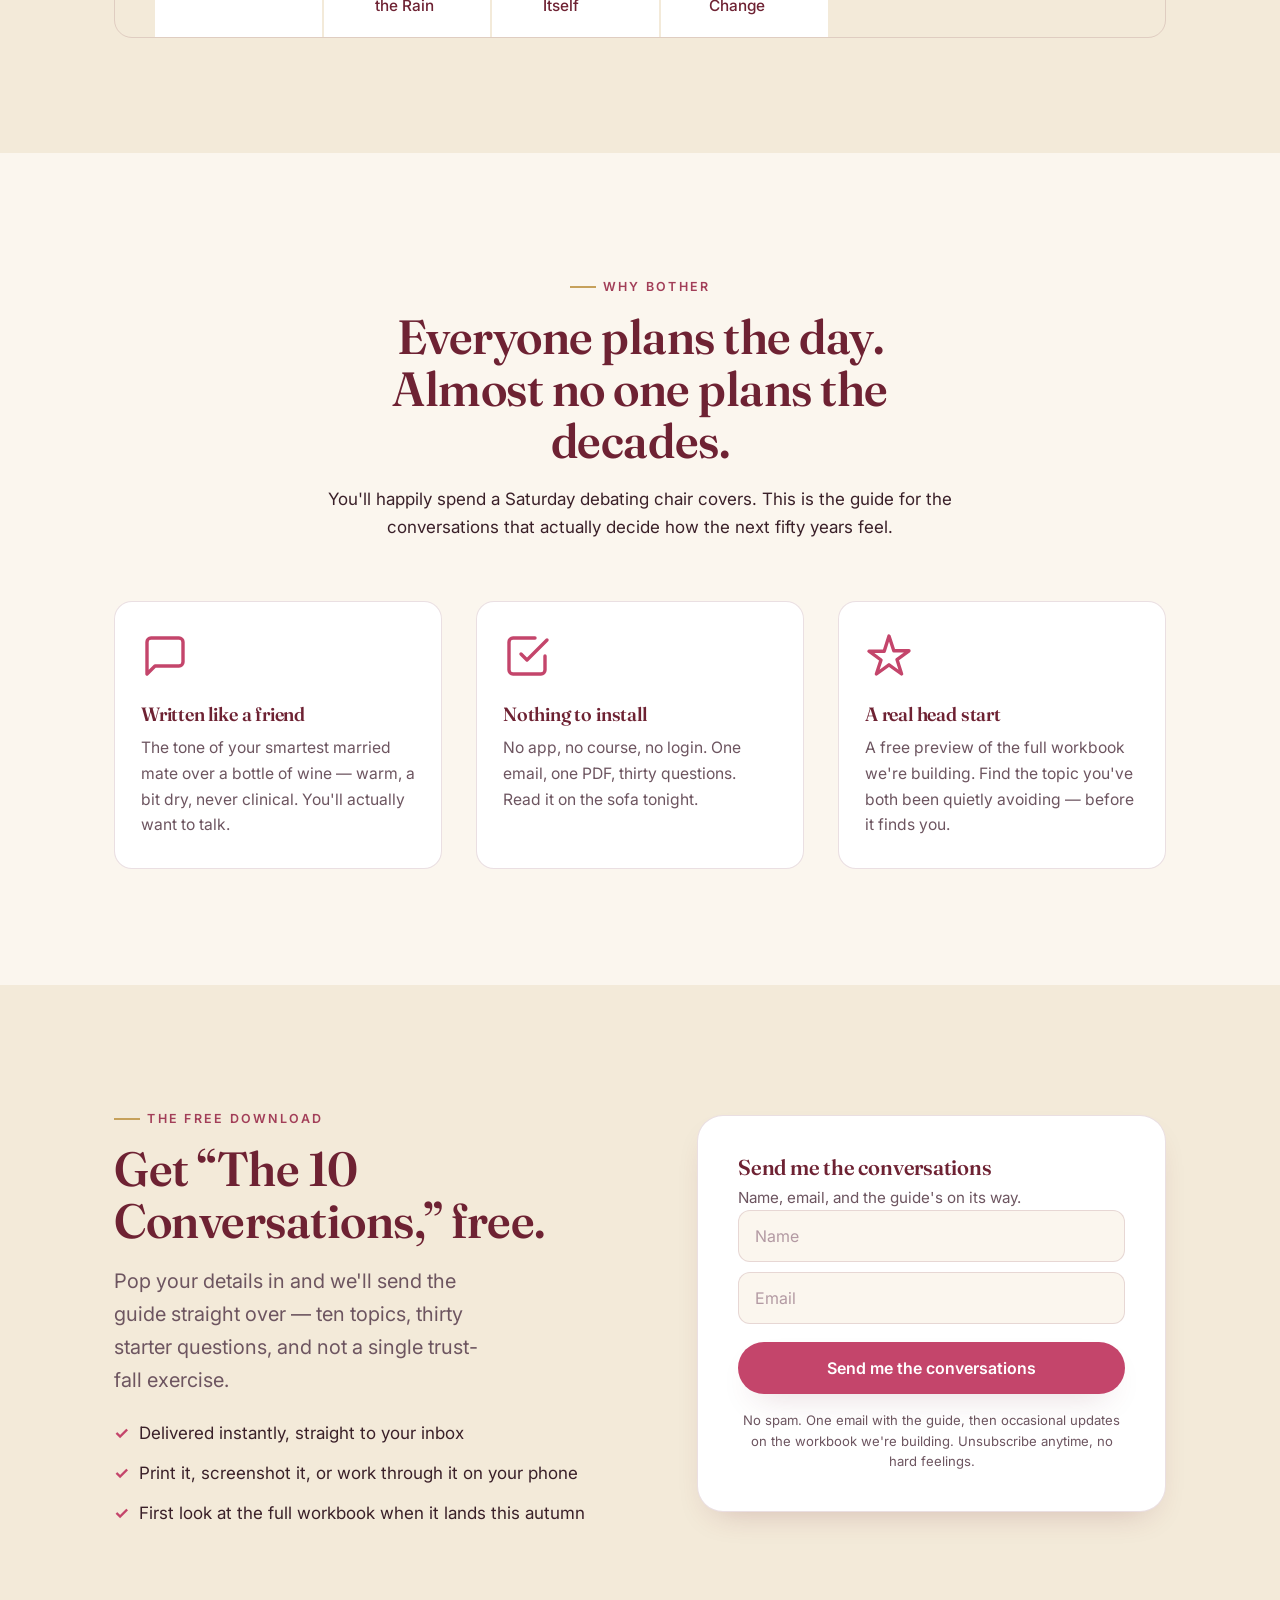
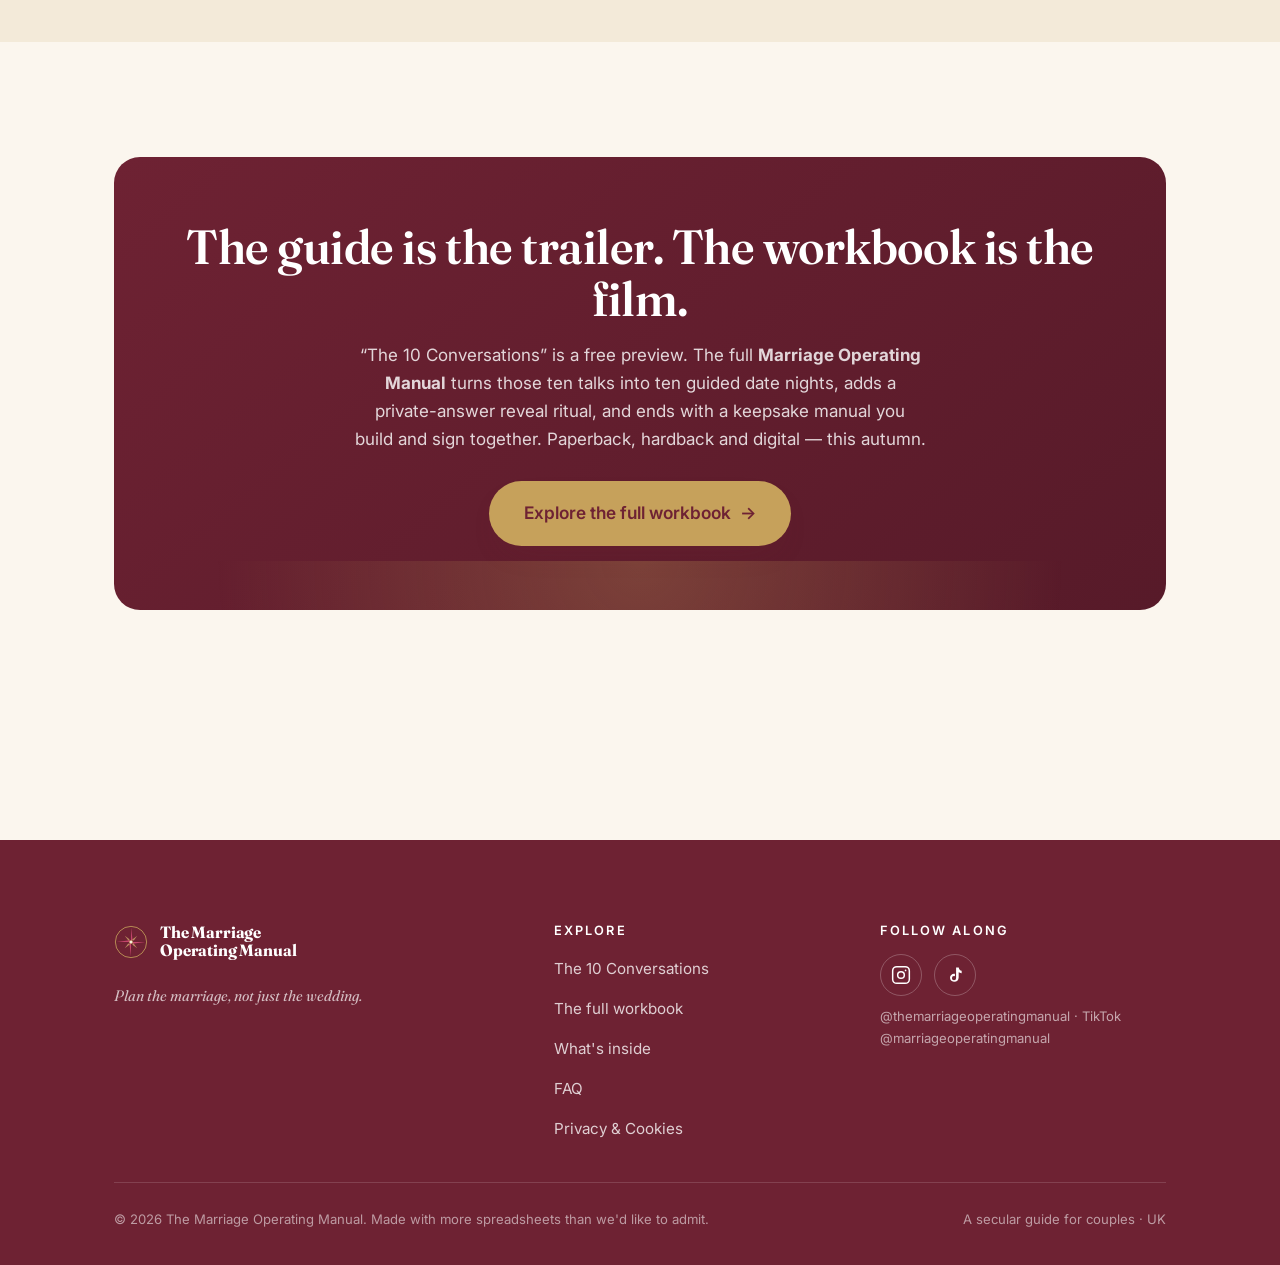
==== commit 6ad195b2: "New brand: compass logo + updated V2 cover across the site - Replaced the radar brand mark with the " ====
--- a/index.html
+++ b/index.html
@@ -14,7 +14,7 @@
 
   <!-- Fonts (Fraunces + Inter) are self-hosted via @font-face in styles.css — no third-party font calls -->
   <link rel="stylesheet" href="styles.css" />
-  <link rel="icon" href="assets/motif.png" type="image/png" />
+  <link rel="icon" href="assets/logo.svg" type="image/svg+xml" />
 </head>
 <body>
 
@@ -23,18 +23,7 @@
     <nav class="wrap nav" aria-label="Primary">
       <a class="brand" href="index.html" aria-label="The Marriage Operating Manual — home">
         <!-- inline radar brand mark -->
-        <svg class="brand-radar" viewBox="0 0 100 100" fill="none" aria-hidden="true">
-          <circle cx="50" cy="50" r="44" stroke="#C6A15B" stroke-width="2"/>
-          <g stroke="#C6A15B" stroke-width="1.2" opacity="0.6">
-            <line x1="50" y1="50" x2="50" y2="6"/>
-            <line x1="50" y1="50" x2="91.8" y2="36.4"/>
-            <line x1="50" y1="50" x2="75.9" y2="91.2"/>
-            <line x1="50" y1="50" x2="24.1" y2="91.2"/>
-            <line x1="50" y1="50" x2="8.2" y2="36.4"/>
-          </g>
-          <polygon points="50,12 86,38 72,84 28,84 14,38" fill="#C4456B" fill-opacity="0.16" stroke="#C4456B" stroke-width="2.4"/>
-          <circle cx="50" cy="50" r="3.4" fill="#6E2233"/>
-        </svg>
+        <img class="brand-radar" src="assets/logo.svg" alt="" width="34" height="34" aria-hidden="true" />
         <span>The Marriage<br>Operating Manual
           <small>Est. this autumn</small>
         </span>
@@ -364,11 +353,7 @@
       <div class="footer-grid">
         <div class="footer-brand">
           <a class="brand" href="index.html">
-            <svg class="brand-radar" viewBox="0 0 100 100" fill="none" aria-hidden="true">
-              <circle cx="50" cy="50" r="44" stroke="#C6A15B" stroke-width="2"/>
-              <polygon points="50,12 86,38 72,84 28,84 14,38" fill="#C4456B" fill-opacity="0.2" stroke="#C4456B" stroke-width="2.4"/>
-              <circle cx="50" cy="50" r="3.4" fill="#C6A15B"/>
-            </svg>
+            <img class="brand-radar" src="assets/logo.svg" alt="" width="34" height="34" aria-hidden="true" />
             <span>The Marriage<br>Operating Manual</span>
           </a>
           <p class="footer-tagline">Plan the marriage, not just the wedding.</p>
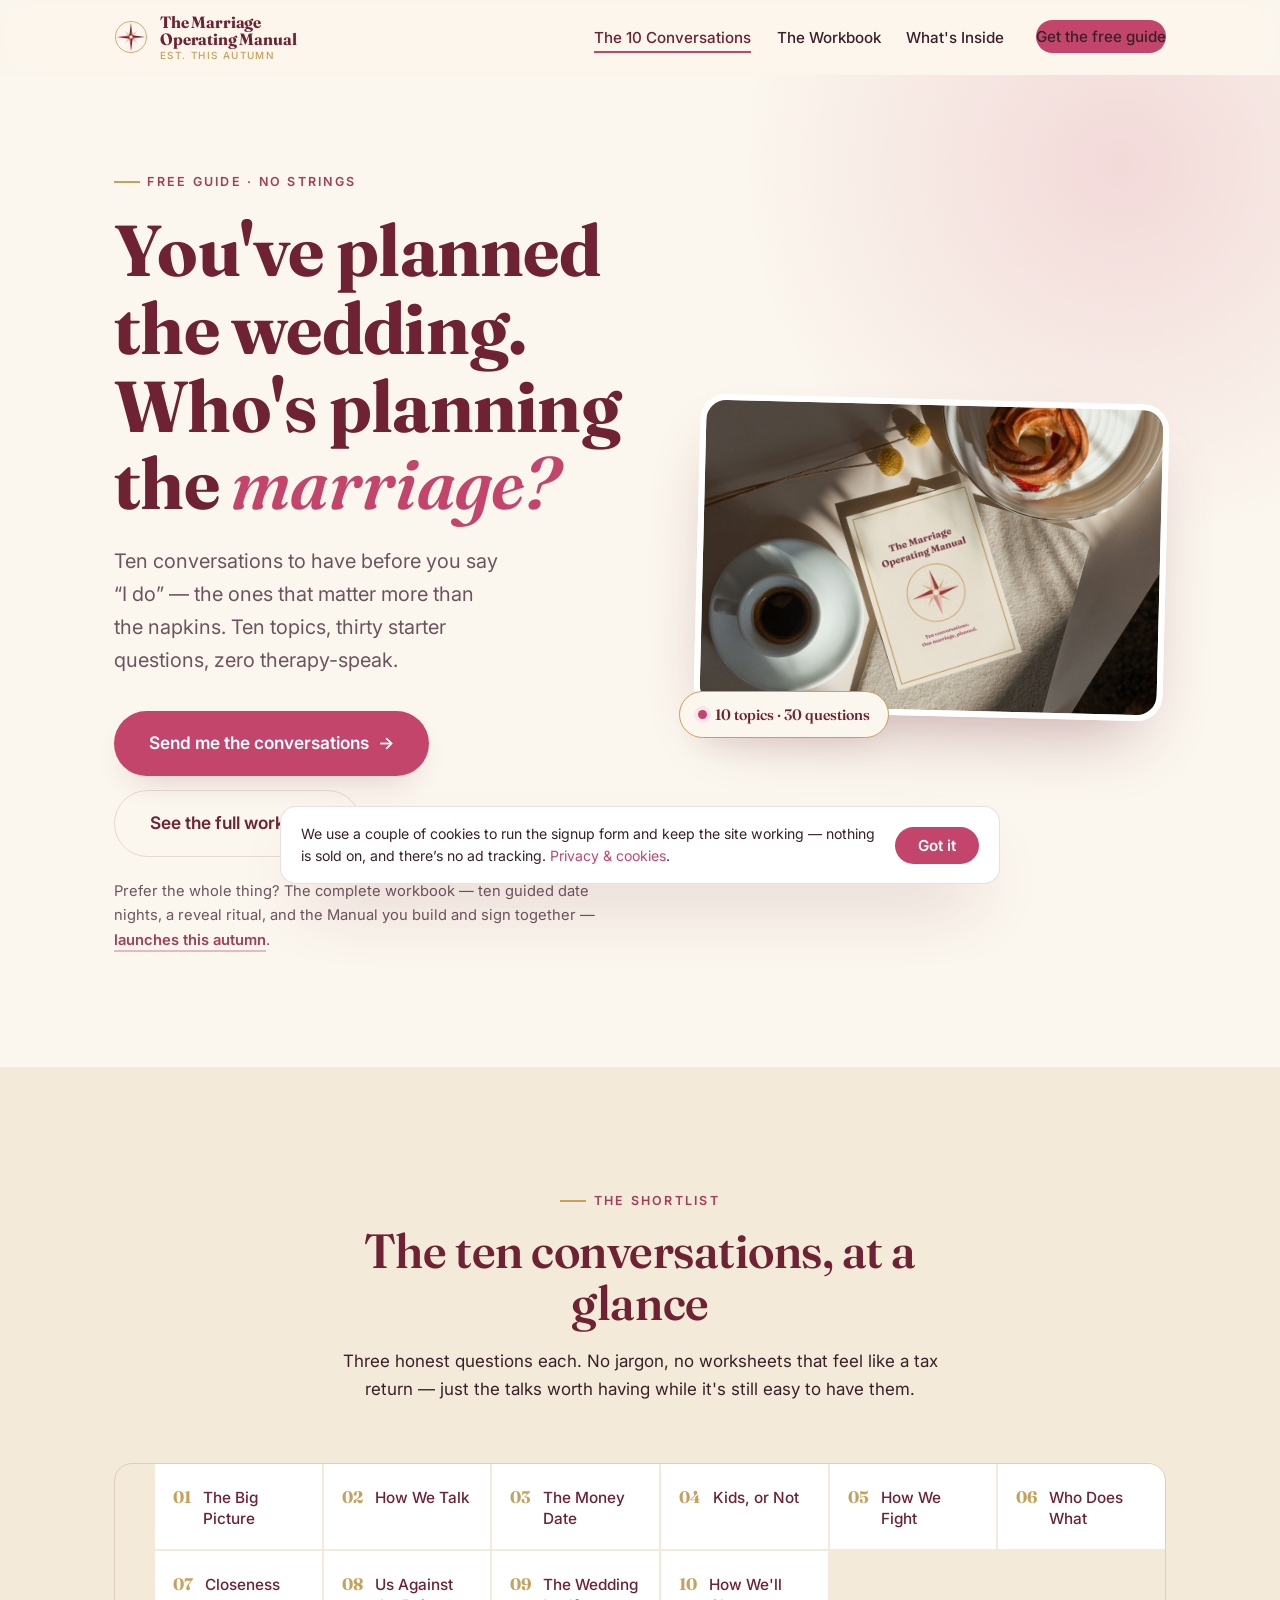
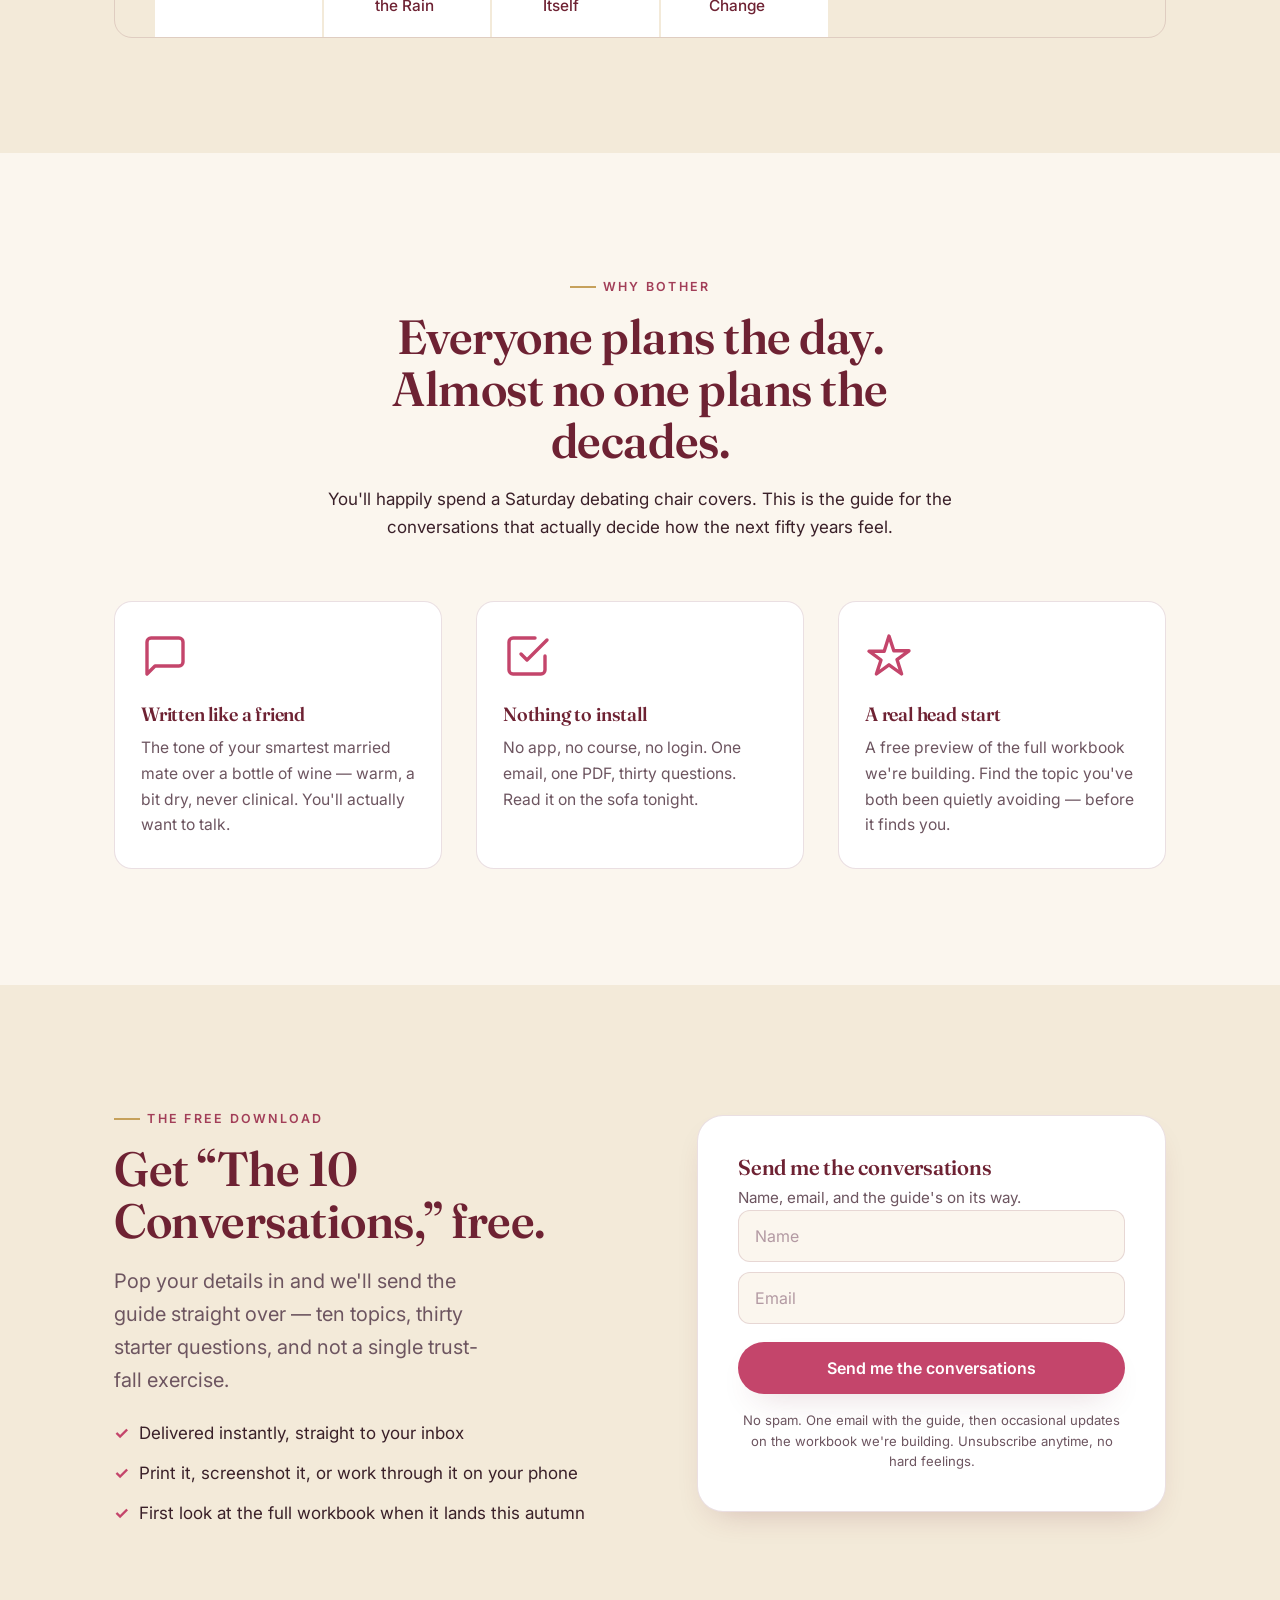
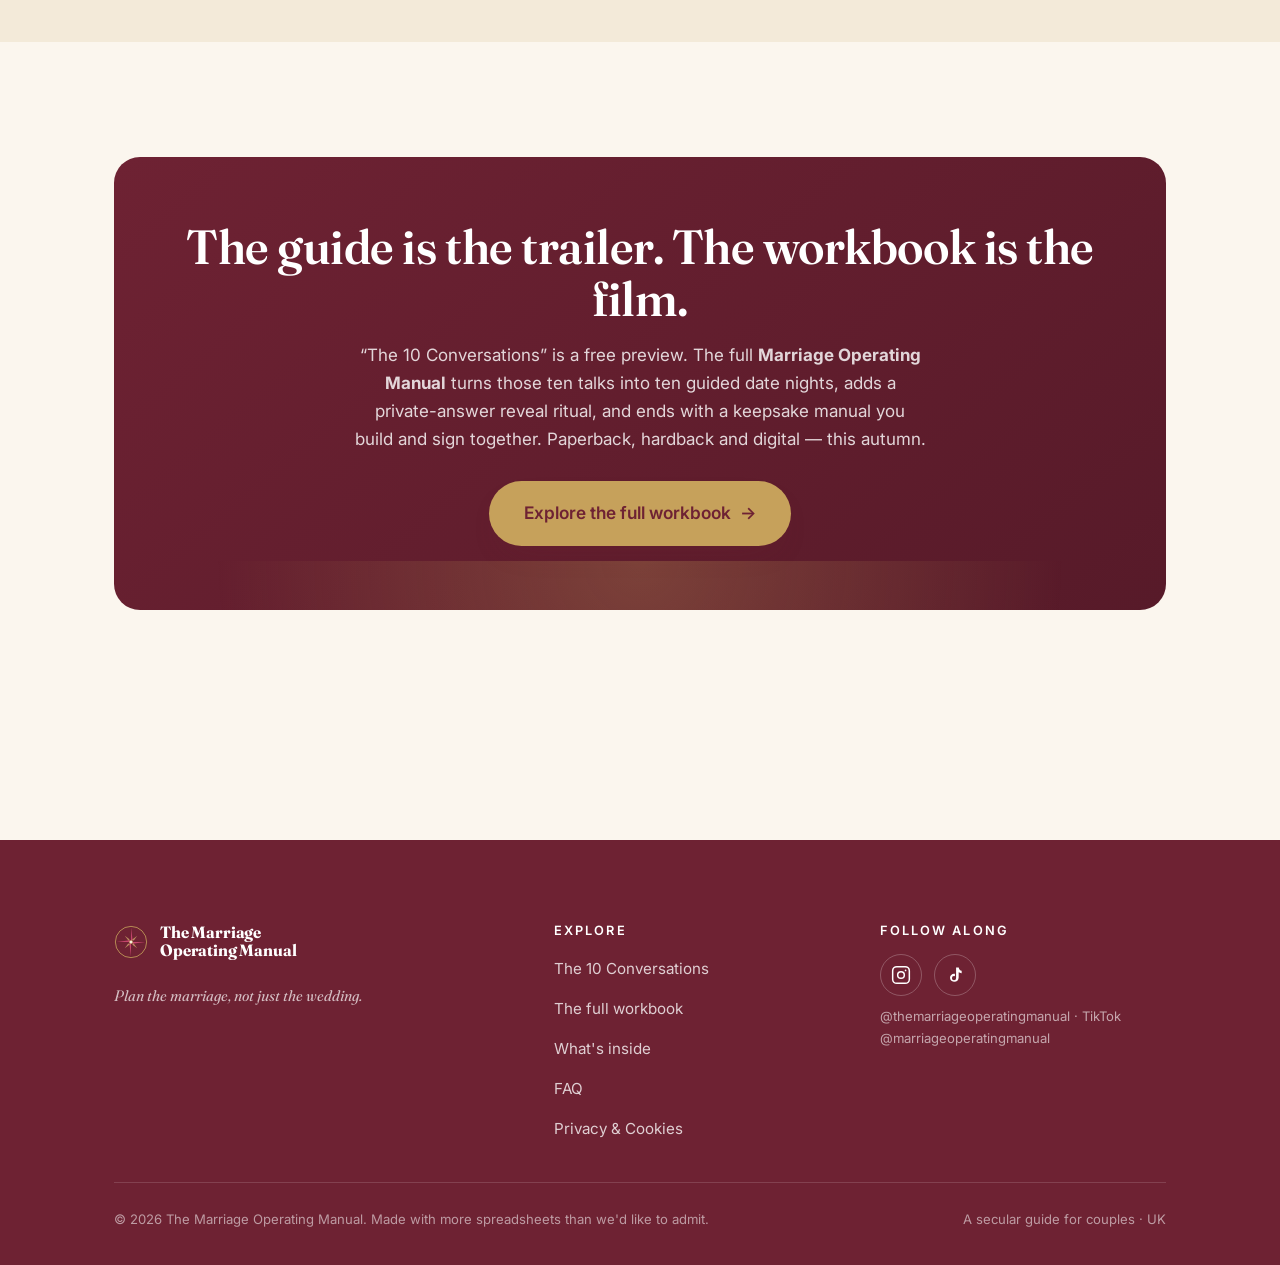
==== commit 0a5b513e: "Add Cloudflare Web Analytics; update privacy policy; fix signup success state" ====
--- a/index.html
+++ b/index.html
@@ -392,5 +392,9 @@
   </footer>
 
   <script src="script.js"></script>
+  <!-- Cloudflare Web Analytics — cookieless, no personal data, no consent banner required.
+       Site added 1 Aug 2026 · host themarriageoperatingmanual.com · manual (JS snippet) install. -->
+  <script defer src="https://static.cloudflareinsights.com/beacon.min.js"
+          data-cf-beacon='{"token": "03fe85f48778445abb5bef1cd643fc3a"}'></script>
 </body>
 </html>
--- a/styles.css
+++ b/styles.css
@@ -72,7 +72,7 @@
   overflow-x: hidden;
 }
 
-img { max-width: 100%; display: block; }
+img { max-width: 100%; height: auto; display: block; }
 a { color: var(--rose); text-decoration: none; }
 a:hover { color: var(--deep-rose); }
 button { font-family: inherit; cursor: pointer; }
@@ -755,3 +755,10 @@
   .radar-draw path, .radar-draw circle, .radar-draw line, .radar-draw polygon { stroke-dashoffset: 0; }
   .radar-draw polygon.fill { fill-opacity: 0.16; }
 }
+
+/* When the MailerLite form reports success it hides its own body and shows
+   .ml-form-successBody — but it knows nothing about the card heading we wrote
+   above the embed, which otherwise sits there still saying "Name, email…"
+   next to a thank-you message. script.js flags the card; we hide them here. */
+.capture-card.is-submitted h3,
+.capture-card.is-submitted .form-sub { display: none; }
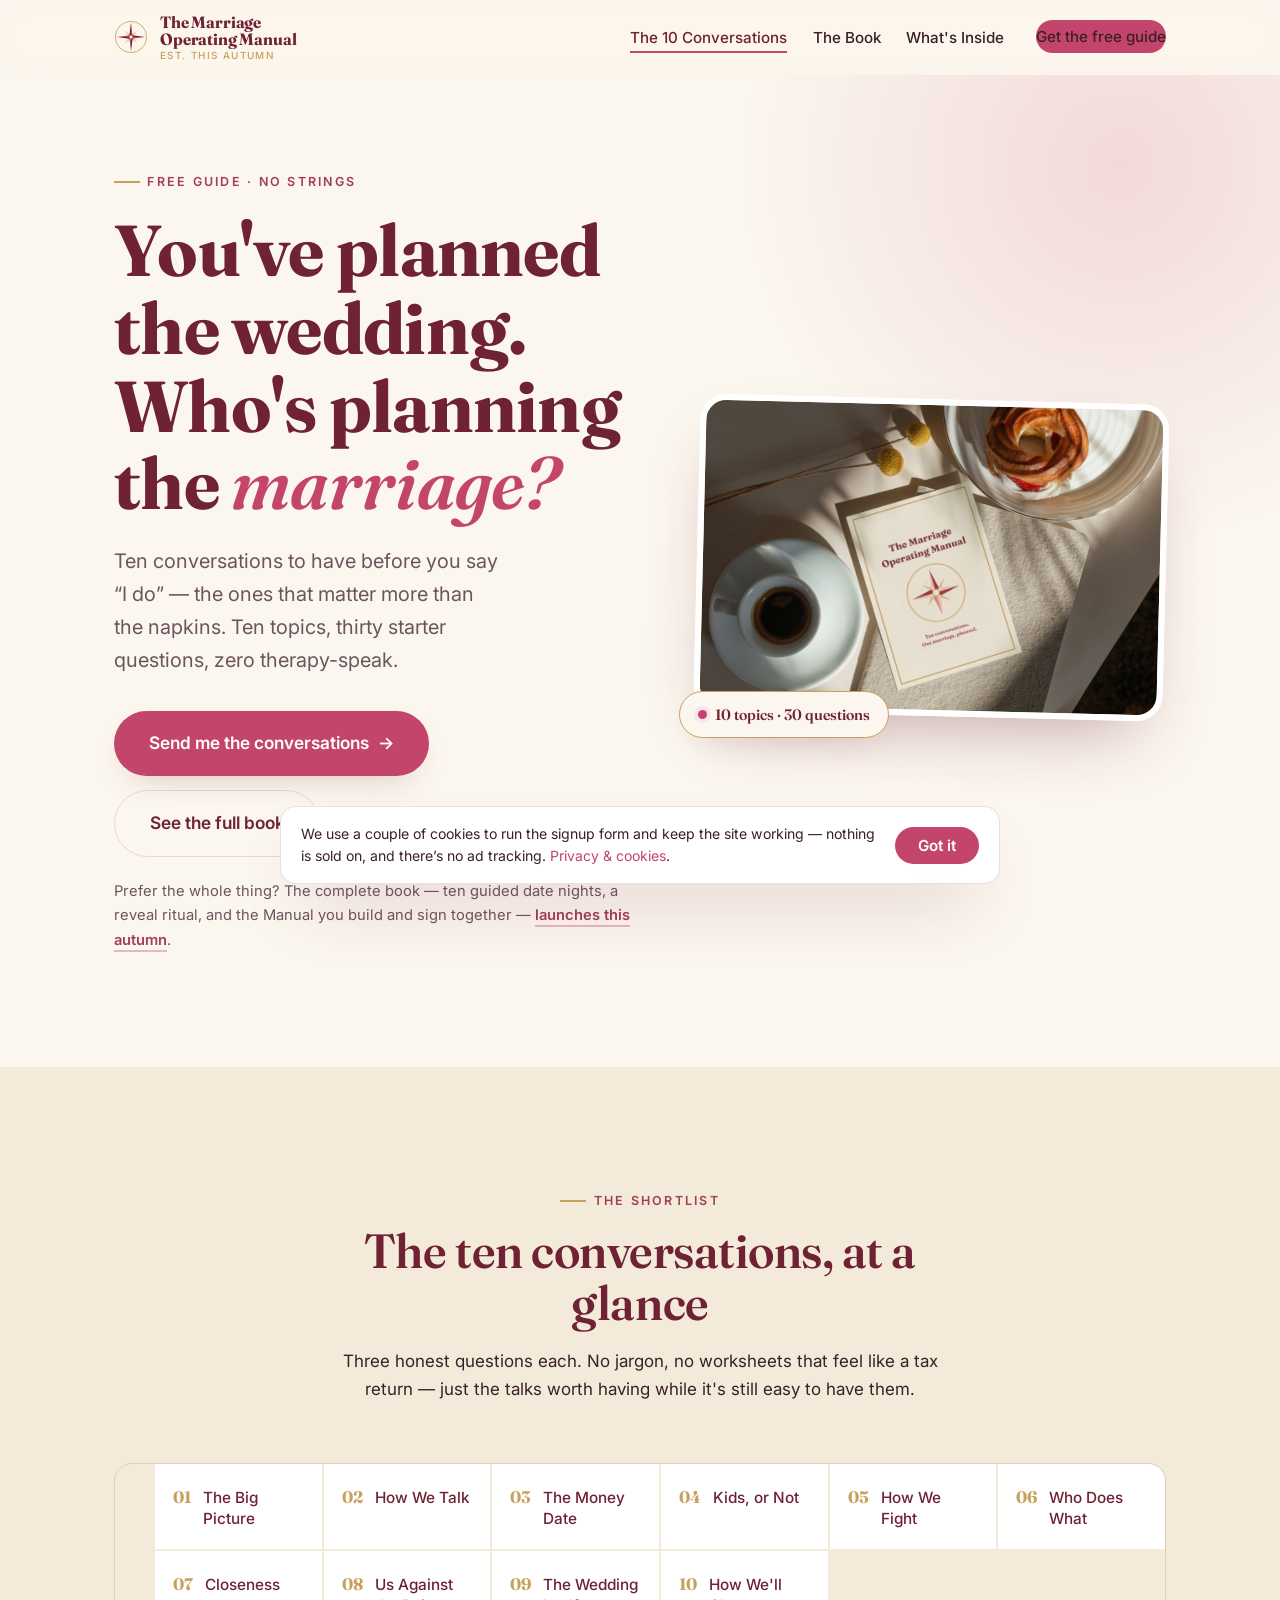
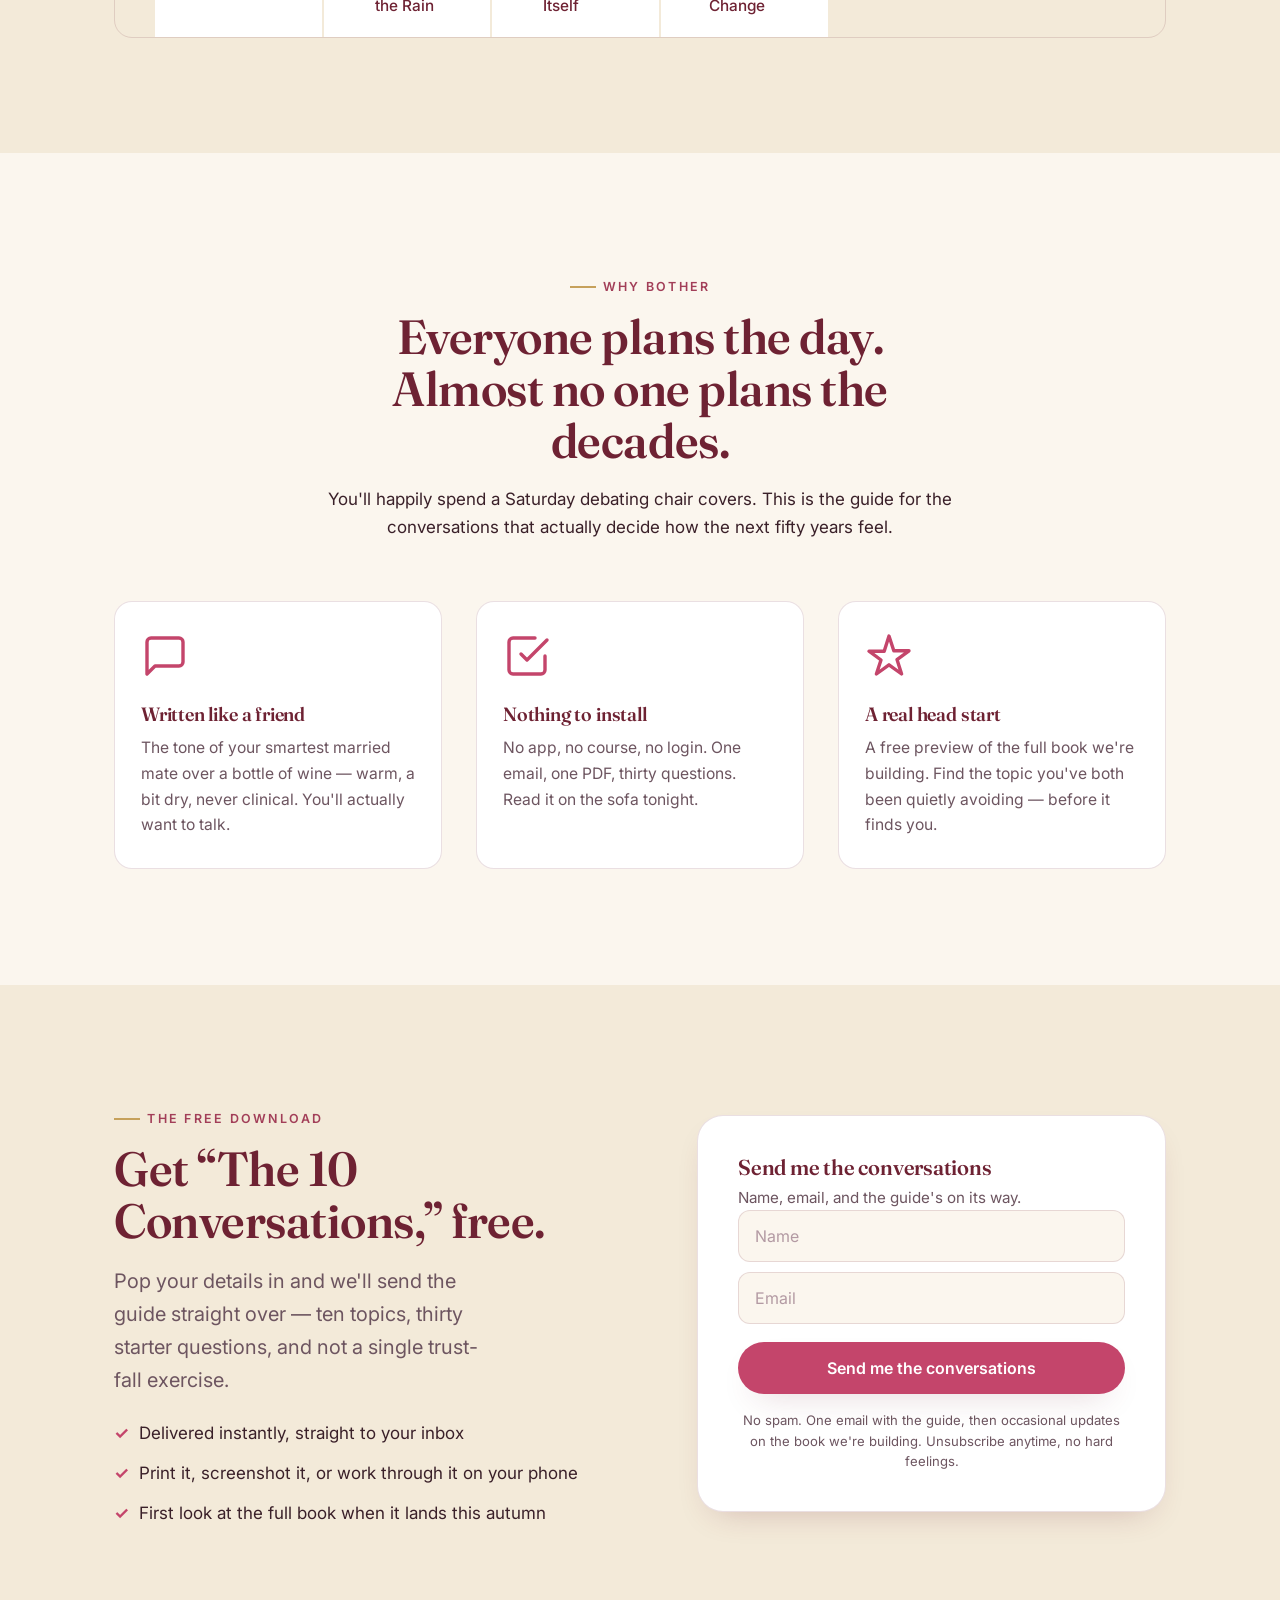
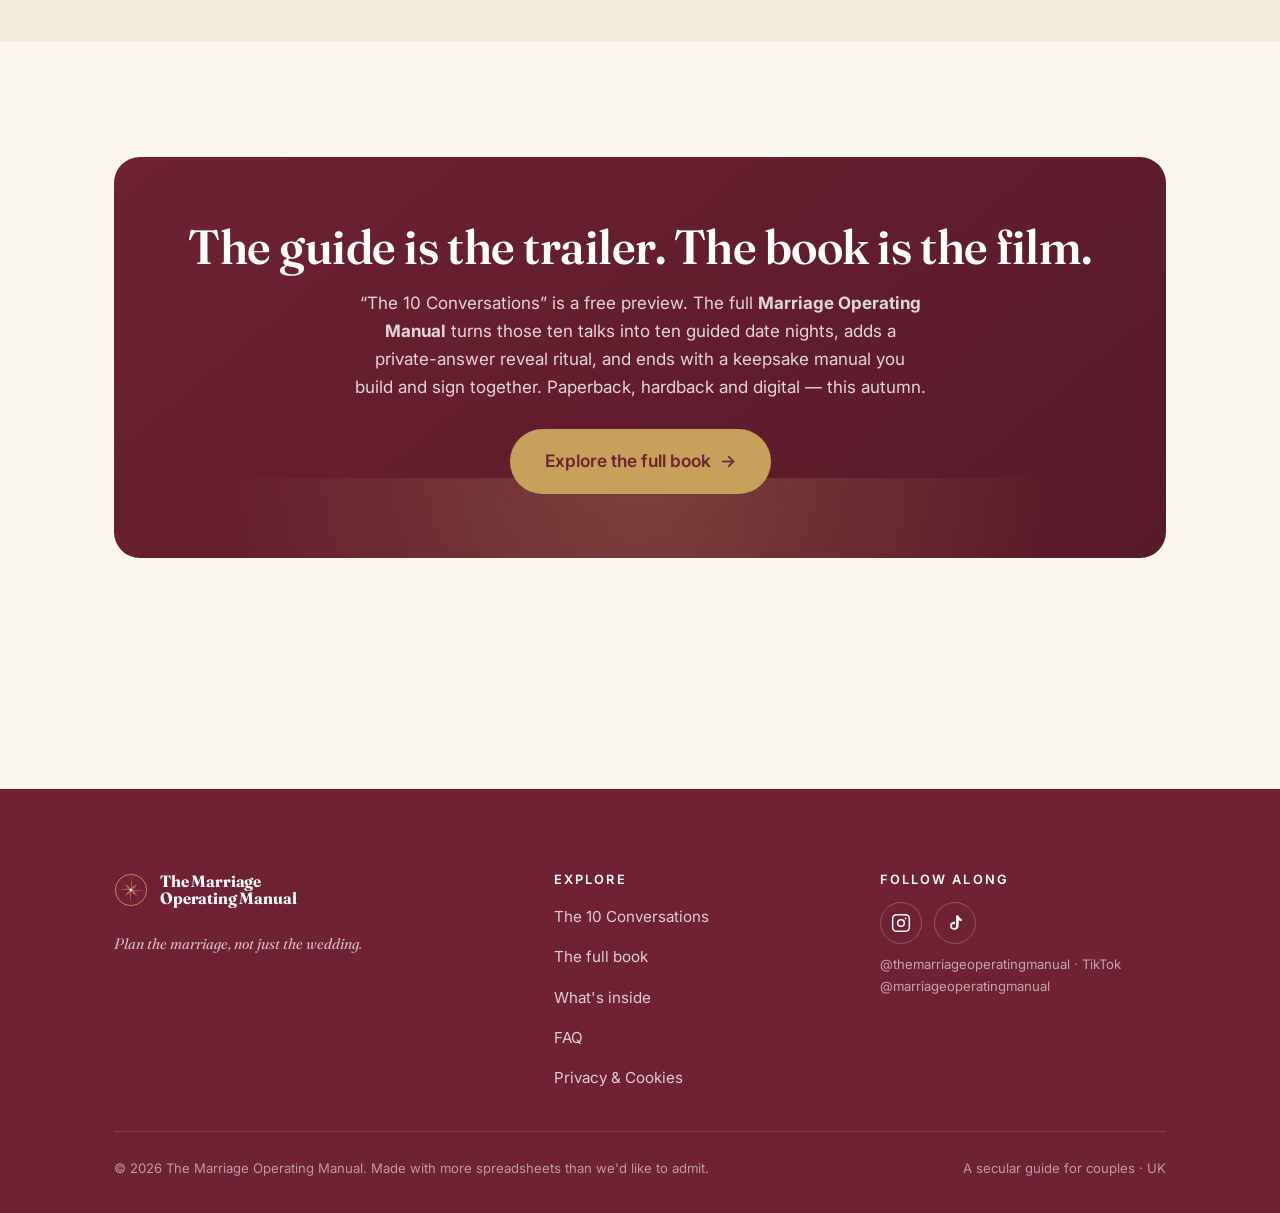
==== commit 2ce9c5ab: "Add files via upload Gift-lane positioning: drop 'workbook' from all copy, add gift section" ====
--- a/index.html
+++ b/index.html
@@ -35,7 +35,7 @@
 
       <ul class="nav-links" id="primary-menu">
         <li><a href="index.html" aria-current="page">The 10 Conversations</a></li>
-        <li><a href="book.html">The Workbook</a></li>
+        <li><a href="book.html">The Book</a></li>
         <li><a href="book.html#inside">What's Inside</a></li>
         <li><a href="#get-guide" class="btn nav-cta">Get the free guide</a></li>
       </ul>
@@ -53,9 +53,9 @@
           <p class="lede reveal" data-delay="2">Ten conversations to have before you say “I do” — the ones that matter more than the napkins. Ten topics, thirty starter questions, zero therapy-speak.</p>
           <div class="hero-actions reveal" data-delay="3">
             <a href="#get-guide" class="btn btn--lg">Send me the conversations <span class="arrow">→</span></a>
-            <a href="book.html" class="btn btn--ghost btn--lg">See the full workbook</a>
-          </div>
-          <p class="hero-note reveal" data-delay="4">Prefer the whole thing? The complete workbook — ten guided date nights, a reveal ritual, and the Manual you build and sign together — <a href="book.html" class="textlink">launches this autumn</a>.</p>
+            <a href="book.html" class="btn btn--ghost btn--lg">See the full book</a>
+          </div>
+          <p class="hero-note reveal" data-delay="4">Prefer the whole thing? The complete book — ten guided date nights, a reveal ritual, and the Manual you build and sign together — <a href="book.html" class="textlink">launches this autumn</a>.</p>
         </div>
 
         <div class="hero-visual reveal" data-delay="2">
@@ -114,7 +114,7 @@
           <div class="value-card reveal" data-delay="2">
             <svg class="ic" viewBox="0 0 24 24" fill="none" stroke="currentColor" stroke-width="1.7" stroke-linecap="round" stroke-linejoin="round" aria-hidden="true"><path d="M12 2l2.4 7.4H22l-6 4.4 2.3 7.2-6.3-4.6L5.7 21 8 14 2 9.6h7.6z"/></svg>
             <h3>A real head start</h3>
-            <p>A free preview of the full workbook we're building. Find the topic you've both been quietly avoiding — before it finds you.</p>
+            <p>A free preview of the full book we're building. Find the topic you've both been quietly avoiding — before it finds you.</p>
           </div>
         </div>
       </div>
@@ -130,7 +130,7 @@
           <ul class="reveal" data-delay="3" style="list-style:none;padding:0;margin-top:22px;display:grid;gap:12px">
             <li style="display:flex;gap:10px;align-items:flex-start"><span style="color:var(--rose);font-weight:700">✓</span> Delivered instantly, straight to your inbox</li>
             <li style="display:flex;gap:10px;align-items:flex-start"><span style="color:var(--rose);font-weight:700">✓</span> Print it, screenshot it, or work through it on your phone</li>
-            <li style="display:flex;gap:10px;align-items:flex-start"><span style="color:var(--rose);font-weight:700">✓</span> First look at the full workbook when it lands this autumn</li>
+            <li style="display:flex;gap:10px;align-items:flex-start"><span style="color:var(--rose);font-weight:700">✓</span> First look at the full book when it lands this autumn</li>
           </ul>
         </div>
 
@@ -329,19 +329,19 @@
             </style>
             <!-- /BRAND OVERRIDES -->
 
-            <p class="form-micro">No spam. One email with the guide, then occasional updates on the workbook we're building. Unsubscribe anytime, no hard feelings.</p>
+            <p class="form-micro">No spam. One email with the guide, then occasional updates on the book we're building. Unsubscribe anytime, no hard feelings.</p>
           </div>
         </div>
       </div>
     </section>
 
     <!-- ============ Bridge to the book ============ -->
-    <section class="section" id="workbook-teaser">
+    <section class="section" id="book-teaser">
       <div class="wrap">
         <div class="launch-band reveal">
-          <h2>The guide is the trailer. The workbook is the film.</h2>
+          <h2>The guide is the trailer. The book is the film.</h2>
           <p>“The 10 Conversations” is a free preview. The full <strong>Marriage Operating Manual</strong> turns those ten talks into ten guided date nights, adds a private-answer reveal ritual, and ends with a keepsake manual you build and sign together. Paperback, hardback and digital — this autumn.</p>
-          <a href="book.html" class="btn btn--lg" style="background:var(--gold);color:var(--wine)">Explore the full workbook <span class="arrow">→</span></a>
+          <a href="book.html" class="btn btn--lg" style="background:var(--gold);color:var(--wine)">Explore the full book <span class="arrow">→</span></a>
         </div>
       </div>
     </section>
@@ -363,7 +363,7 @@
           <h4>Explore</h4>
           <ul>
             <li><a href="index.html">The 10 Conversations</a></li>
-            <li><a href="book.html">The full workbook</a></li>
+            <li><a href="book.html">The full book</a></li>
             <li><a href="book.html#inside">What's inside</a></li>
             <li><a href="book.html#faq">FAQ</a></li>
             <li><a href="privacy.html">Privacy &amp; Cookies</a></li>
--- a/styles.css
+++ b/styles.css
@@ -762,3 +762,62 @@
    next to a thank-you message. script.js flags the card; we hide them here. */
 .capture-card.is-submitted h3,
 .capture-card.is-submitted .form-sub { display: none; }
+
+/* =============================================================
+   Early readers + real sample questions (replaces the placeholder
+   testimonial carousel — no reviews exist yet and we don't fake them)
+   ============================================================= */
+.qrow { display: grid; grid-template-columns: repeat(3, 1fr); gap: clamp(18px, 3vw, 30px); }
+.qcard {
+  position: relative;
+  background: #fff;
+  border: 1px solid var(--line);
+  border-radius: var(--radius);
+  padding: 34px 26px 26px;
+  margin: 0;
+  transition: transform .4s var(--ease), box-shadow .4s var(--ease), border-color .4s;
+}
+.qcard:hover { transform: translateY(-6px); box-shadow: var(--shadow-md); border-color: var(--gold); }
+.qcard .quote-mark {
+  font-family: var(--serif);
+  font-size: 3rem;
+  line-height: .8;
+  color: var(--gold);
+  opacity: .55;
+  margin-bottom: 6px;
+}
+.qcard blockquote {
+  margin: 0;
+  font-family: var(--serif);
+  font-size: 1.12rem;
+  line-height: 1.45;
+  color: var(--wine);
+}
+.qcard cite {
+  display: block;
+  margin-top: 18px;
+  font-style: normal;
+  font-size: .78rem;
+  letter-spacing: .08em;
+  text-transform: uppercase;
+  color: var(--ink-muted);
+}
+
+.early-readers {
+  margin-top: clamp(30px, 5vw, 48px);
+  background: #fff;
+  border: 1px solid var(--line);
+  border-radius: var(--radius-lg);
+  padding: clamp(28px, 4vw, 44px);
+  text-align: center;
+  box-shadow: var(--shadow-md);
+}
+.early-readers h3 { font-size: 1.5rem; }
+.early-readers > p { margin: 12px auto 0; max-width: 58ch; color: var(--ink-muted); }
+.early-actions {
+  display: flex; flex-wrap: wrap; gap: 14px;
+  justify-content: center; margin-top: 26px;
+}
+.early-note { margin-top: 18px; font-size: .82rem; color: var(--ink-muted); }
+
+@media (max-width: 860px) { .qrow { grid-template-columns: 1fr; } }
